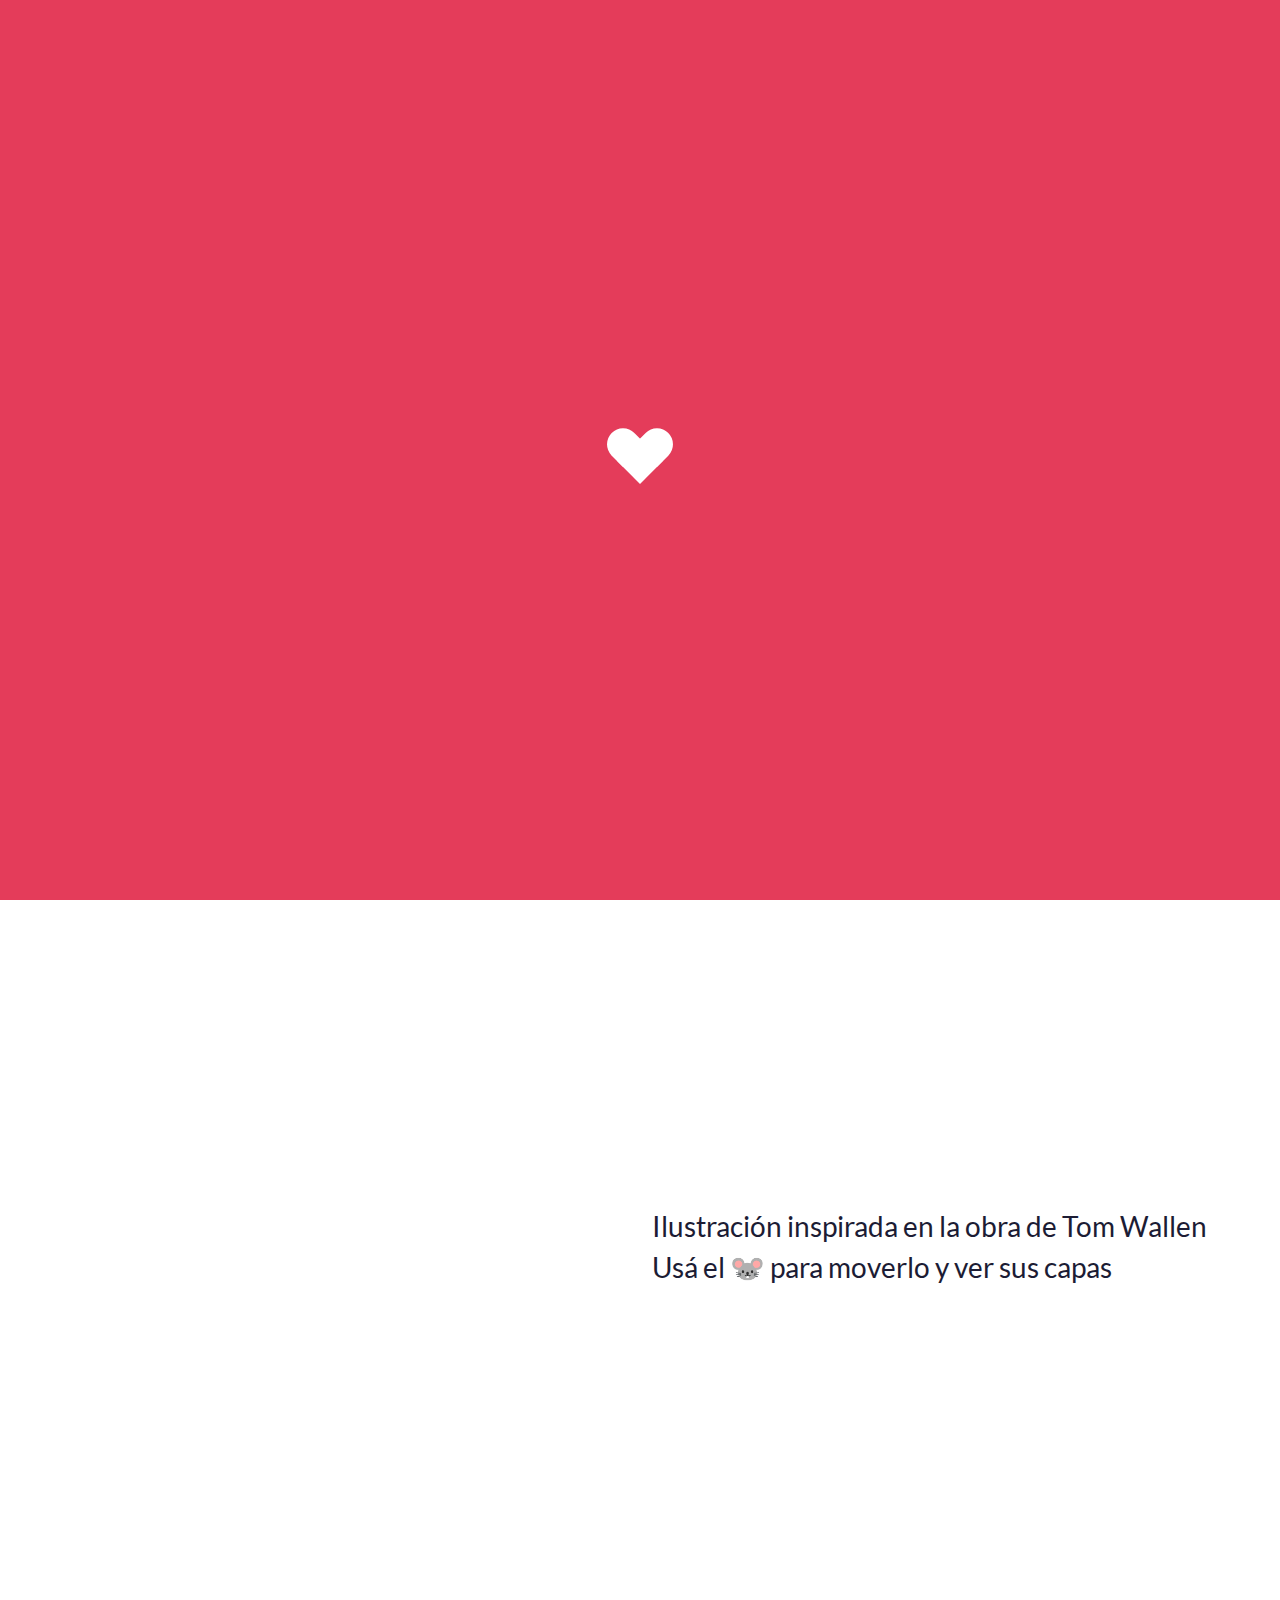
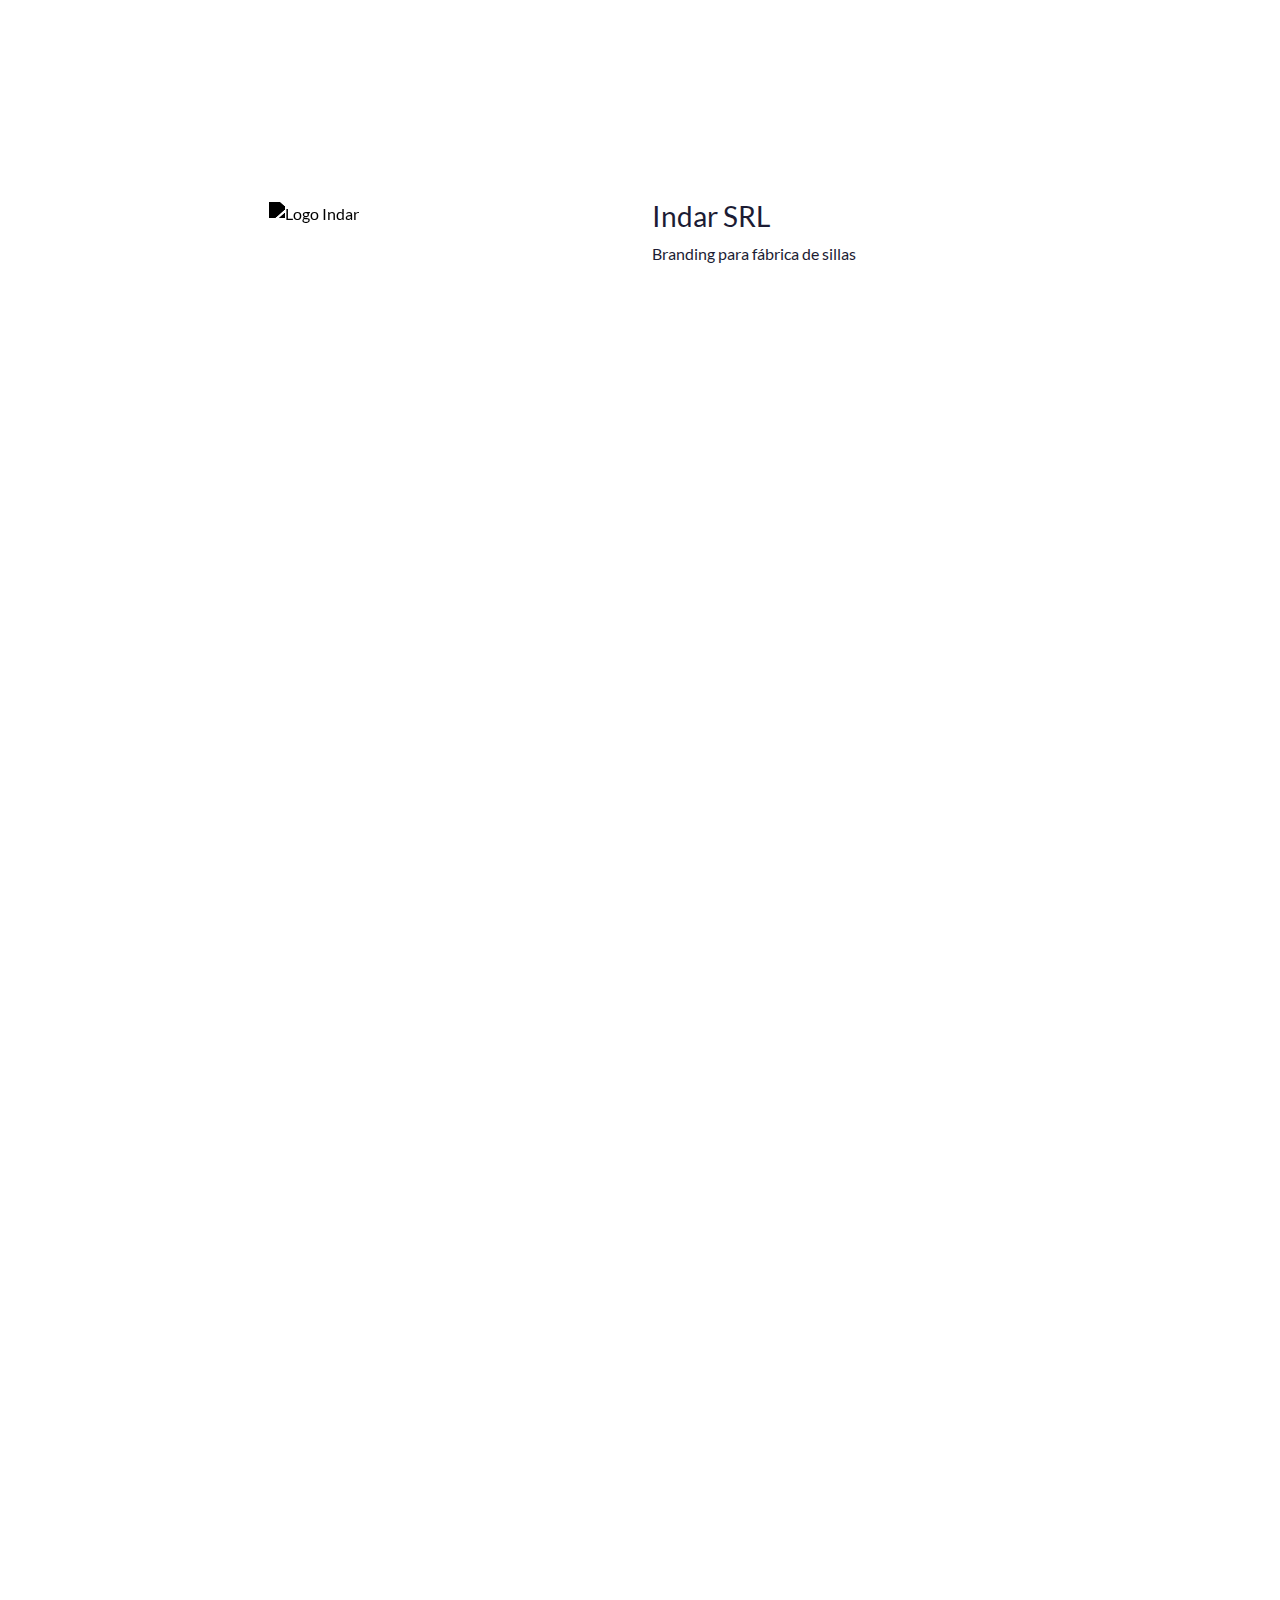
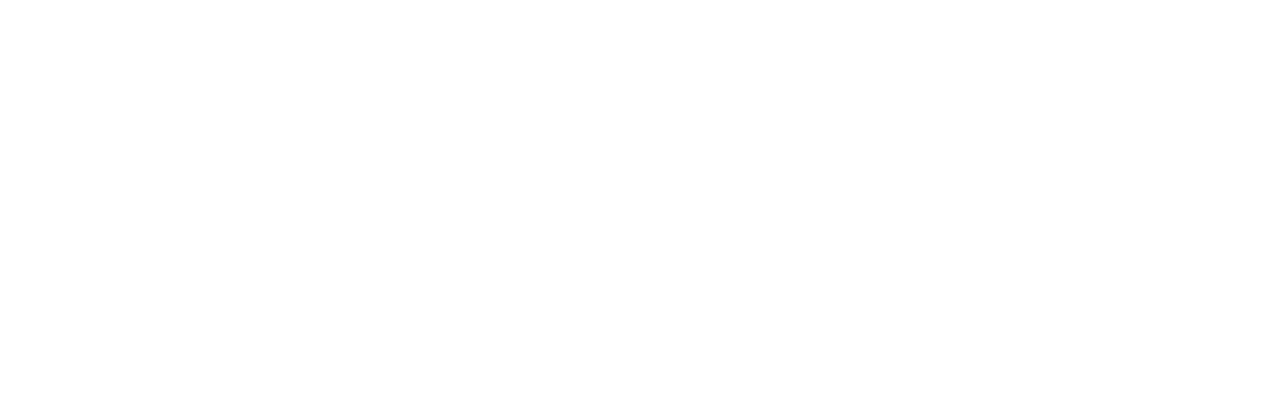
==== grafico.html @ b4ad42f3 "Se agregaron loaders a las paginas y se separaron los scripts en cada pagina por separado" ====
<!DOCTYPE html>
<html lang="es">
<head>
    <meta charset="UTF-8">
    <meta name="viewport" content="width=device-width, initial-scale=1.0">

    <link rel="stylesheet" href="lib/bootstrap-5.2.3/dist/css/bootstrap.css">
    <link rel="stylesheet" href="lib/animate.css/animate.css">
    <link rel="stylesheet" href="lib/slick/slick.css">
    <link rel="stylesheet" href="lib/slick/slick-theme.css">
    <script src="https://kit.fontawesome.com/a1c6ec28f2.js" crossorigin="anonymous"></script>
    
    <link rel="stylesheet" href="https://cdn.jsdelivr.net/npm/theme-toggles@4.10.1/css/{toggle name}.min.css">

    <link rel="stylesheet" href="https://cdn.jsdelivr.net/npm/bootstrap-icons@1.5.0/font/bootstrap-icons.css">
    <link rel="stylesheet" href="styles/styles_parallax.css">
    <link rel="stylesheet" href="styles/styles.css">
    <link rel="stylesheet" href="styles/styles-grafico.css">
    <link rel="stylesheet" href="styles/styles_dark_mode.css">

    <title>Document</title>
</head>
<body>
    <div id="loader">
        <div class="lds-heart"><div></div></div>
    </div>
    <header>
        <nav class="navbar navbar-expand-lg bg-body-tertiary">
            <div class="container-fluid">
              <a class="navbar-brand" href="#">Rabanito</a>
              <button class="navbar-toggler" type="button" data-bs-toggle="collapse" data-bs-target="#navbarNav" aria-controls="navbarNav" aria-expanded="false" aria-label="Toggle navigation">
                <span class="navbar-toggler-icon"></span>
              </button>
              <div class="collapse navbar-collapse" id="navbarNav">
                <ul class="navbar-nav ml-auto">
                    <li class="nav-item">
                        <a class="nav-link active" aria-current="page" href="#">Portfolio</a>
                    </li>
                    <li class="nav-item">
                        <a class="nav-link" href="#">Sobre nosotras</a>
                    </li>
                    <li class="nav-item">
                        <a class="nav-link" href="#">Reel</a>
                    </li>
                    <li class="nav-item">
                        <a class="nav-link" href="#">Manifiesto</a>
                    </li>
                    <li class="nav-item">
                        <a class="nav-link" href="#">Contactanos</a>
                    </li>
                    <label>
                        <input class='toggle-checkbox' type='checkbox' id="darkModeToggle"></input>
                        <div class='toggle-slot'>
                          <div class='sun-icon-wrapper'>
                            <div class="iconify sun-icon" data-icon="feather-sun" data-inline="false"></div>
                          </div>
                          <div class='toggle-button'></div>
                          <div class='moon-icon-wrapper'>
                            <div class="iconify moon-icon" data-icon="feather-moon" data-inline="false"></div>
                          </div>
                        </div>
                      </label>

                </ul>
              </div>
            </div>
          </nav>
    </header>
    <!-- Nike con slider antes y después  -->
    <section class="section" id="seccion-antes-y-despues">
        <div id="page">
            <div class="wrapper">
              <div class="before">
                <img class="content-image" src="assets/img/nike-final.png" draggable="false"/>   </div>
              <div class="after">
                <img class="content-image" src="assets/img/nike-fondo.png" draggable="false"/>
              </div>
              <div class="scroller">
                <svg class="scroller__thumb" xmlns="http://www.w3.org/2000/svg" width="100" height="100" viewBox="0 0 100 100"><polygon points="0 50 37 68 37 32 0 50" style="fill:#fff"/><polygon points="100 50 64 32 64 68 100 50" style="fill:#fff"/></svg>
              </div>
            </div>
        </div>
        <div class="col d-flex flex-column align-items-start justify-content-center">
            <h3>Monster Inc</h3>
            <p>Trabajo vectorizado inspirado en la obra de Tom Whalen</p>
            <div class="d-flex justify-content-center">
                <i class="bi bi-vector-pen"></i>
                <i class="bi bi-bookmark-heart"></i>
                <i class="bi bi-bezier"></i>
            </div>
        </div>
    </section>

    <!-- Ilustracion parallax -->
    <section class="section" id="seccion-parallax">
        <div class="row">
            <div class="col">
                <div class="image-container">
                    <canvas id="canvas" class="canvas" width="849" height="1200"></canvas>
                    <div class="loading-screen" id="loading">Dame un segundito, por favor...</div>
                    <section class="info">
                    </section>
                </div>
            </div>
            <div class="col d-flex flex-column justify-content-center">
                <h3>Ilustración inspirada en la obra de Tom Wallen</h3>
                <h3>Usá el 🐭 para moverlo y ver sus capas</h3>
            </div>
        </div>
    </section>

    <!-- Branding -->
    <section class="section">
        <div class="row">
            <div class="col-6 text-center">
                <img src="assets/img/logo-indar-color.png" alt="Logo Indar" class="logo-indar" width="70%">
            </div>
            <div class="col-6">
                <h3>Indar SRL</h3>
                <p>Branding para fábrica de sillas</p>
    
                <div class="d-flex">
                    <i class="fa-solid fa-pen-nib"></i>
                    <i class="fa-solid fa-wand-magic-sparkles"></i>
                    <i class="fas fa-bezier-curve"></i>
                </div>
            </div>
        </div>
    </section>

    <!-- Cierre -->
    <section class="section d-flex align-items-center">
        <div class="container-fluid" id="manifiesto-intro">
            <div class="row m-auto">
                 <div class="text-center">
                     <h2 class="wow fadeInDown">Ahora que te parece si sumamos una dimensión y exploramos nuestros trabajos en 3D?</h2>
                     <a class="wow fadeInDown btn btn-primary mt-5" id="navegar-manifiesto"  data-wow-delay="1s" role="button" href="trabajos-3D.html">Avanzar</a>
                 </div>
             </div>
         </div>
    </section>

    <!--JS-->

    <script src="lib/bootstrap-5.2.3/dist/js/bootstrap.bundle.js"></script>
    <script src="lib/jQuery-3.6.4/jquery-3.6.4.min.js"></script>
    <script src="js/emoji-rain.js"></script>
    <script src="lib/wow/wow.min.js"></script>
    <!-- <script src="lib/slick/slick.js"></script> -->

    <script>
        new WOW().init();
    </script>

    <!-- <script>
        $(document).ready(function(){
            $('#slick-slider').slick({
                infinite: true,
                speed: 300,
                slidesToShow: 4,
                slidesToScroll: 4,

                responsive: [
                    {
                    breakpoint: 1024,
                    settings: {
                        slidesToShow: 3,
                        slidesToScroll: 3,
                    }
                    },
                    {
                    breakpoint: 768,
                    settings: {
                        slidesToShow: 2,
                        slidesToScroll: 2
                    }
                    },
                    {
                    breakpoint: 480,
                    settings: {
                        slidesToShow: 1,
                        slidesToScroll: 1
                    }
                    }
                ]
                
            });

        });

    </script> -->

    <script>
        $('#slider-2').click(function(){
            $('#seccion-antes-y-despues').addClass('d-none');
            $('#seccion-parallax').removeClass('d-none');
        }); 

        $('#slider-1').click(function(){
            $('#seccion-parallax').addClass('d-none');
            $('#seccion-antes-y-despues').removeClass('d-none');
        }); 
    </script>


    <script src="https://cdnjs.cloudflare.com/ajax/libs/tween.js/18.6.4/tween.umd.js" integrity="sha512-lIKG1kC5TMb1Zx32vdz1n31YJMZRknVY20U9MJ28hD3y2c0OKN0Ce5NhJji78v8zX5UOSsm+MTBOcJt7yMBnSg==" crossorigin="anonymous" referrerpolicy="no-referrer"></script>
    <script src="js/parallax.js"></script>
    <script src="https://code.iconify.design/1/1.0.4/iconify.min.js">   </script>
    
   
    <script src="js/custom.js"></script>
    <script src="js/grafico.js"></script>
    
</body>
</html>
---- styles/styles_parallax.css ----
#seccion-parallax p {
  margin-top: 0;
  margin-bottom: 0.5rem;
  padding: 0 1rem;
}

#seccion-parallax a {
  color: #c3749d;
  white-space: nowrap;
}

#seccion-parallax a:hover {
  text-decoration: none;
}

#seccion-parallax ul {
  padding-left: 2rem;
  list-style: none;
}

#seccion-parallax ul li::before {
  content: "\2022";
  color: #c3749d;
  display: inline-block;
  width: 1em;
  margin-left: -1em;
}

#seccion-parallax .demo-mode .info {
  display: none;
}

#seccion-parallax #seccion-parallax .demo-mode.image-container {
  display: flex;
  flex-direction: column;
  justify-content: center;
  align-items: center;
}

#seccion-parallax .info {
  position: relative;
  z-index: 1;
  max-width: 30rem;
  display: flex;
  flex-direction: column;
  margin: 0 auto;
  padding-top: 0.5rem;
}

#seccion-parallax .image-container {
  position: relative;
  width: 100%;
  height: 100%;
  max-width: 100%;
  max-height: 100vh;
  overflow: hidden;
  margin-top: 1rem;
  padding: 0 1rem;
}

#seccion-parallax .canvas {
  position: relative;
  max-width: 30rem;
  width: 100%;
  display: block;
  height: auto;
  margin-top: 2rem;
  margin-right: auto;
  margin-left: auto;
  /* background-color: #B1B422; */
  backface-visibility: hidden;
  animation: fade 1s ease-in-out;
}

@keyframes fade {
  0% {
    opacity: 0;
  }

  100% {
    opacity: 1;
  }
}

#seccion-parallax .loading-screen {
  opacity: 1;
  visibility: visible;
  position: absolute;
  top: 0;
  left: 0;
  bottom: 0;
  right: 0;
  display: flex;
  flex-direction: column;
  align-items: center;
  justify-content: center;
  width: 100%;
  height: 100%;
  text-align: center;
  line-height: 40px;
  background-color: white;
  color: #999;
  transform: translateZ(50px);
  transition: 0.25s ease all 0.75s;
}

#seccion-parallax .loading-screen.hidden {
  visibility: hidden;
  opacity: 0;
  transform: translateZ(0);
}

#seccion-parallax .version {
  position: absolute;
  bottom: 0;
  left: 0;
}

#seccion-parallax .button {
  cursor: pointer;
  display: inline-flex;
  align-items: center;
  justify-content: center;
  padding: 1rem;
  border-radius: 25px;
  background-color: white;
  -webkit-tap-highlight-color: rgba(0,0,0,0);
  transition: 0.15s ease all;
  font-family: sans-serif;
  text-align: center;
  border: 2px solid #c3749d;
  color: #c3749d;
  overflow: hidden;
  text-decoration: none;
}

#seccion-parallax .button[download] {
  margin: 1rem auto;
}

#seccion-parallax .allow-motion-button {
  opacity: 0;
  visibility: hidden;
  position: absolute;
  z-index: 2;
  bottom: 2rem;
  left: 50%;
  transform: translate(-50%, 0);
  margin: auto;
  padding: 1rem;
  color: #c3749d;
  background-color: white;
  border: 2px solid #c3749d;
  border-radius: 2rem;
}

#seccion-parallax .allow-motion-button.visible {
  visibility: visible;
  opacity: 1;
}

#seccion-parallax .title {
  font-weight: 700;
  color: #c3749d;
}

#seccion-parallax .only-mobile {
  display: none;
}

@media screen and (max-width: 37rem) {
  body {
    font-size: 0.9rem;
  }

  #seccion-parallax .title {
    margin-top: 1rem;
  }

  #seccion-parallax .canvas {
    max-width: 100%;
    height: auto;
  }
}

@media screen and (max-height: 50rem) {
  #seccion-parallax .canvas {
    width: auto;
    max-height: 50vh;
    margin: 0 auto;
  }
}

@media screen and (max-height: 33rem) {
  #seccion-parallax .canvas {
    max-width: 88%;
    height: auto;
    margin: 0 auto;
  }

  #seccion-parallax .button[download] {
    padding: 0.5rem;
  }
}

@media only screen and (hover: none) and (pointer: coarse) {
  #seccion-parallax .only-mobile {
    display: block;
  }

  #seccion-parallax .only-desktop {
    display: none;
  }
}

@media (orientation: landscape) {
  #seccion-parallax .image-container {
    display: flex;
    flex-direction: column;
    flex-wrap: initial;
    width: 100%;
    align-items: center;
    justify-content: center;
  }

  #seccion-parallax .canvas {
    width: 100%;
    max-height: 100%;
    height: auto;
    margin-top: 0;
  }
}
---- styles/styles.css ----
@import url(../assets/fonts/font.css);
@import url(colors.css);

*{
    font-family: Lato-Regular, Arial, sans-serif;
    color: var(--dark-text-color);
}

/* Custom scrollbar */
/* ::-webkit-scrollbar {
    width: 40px;
    background-color: transparent;
}
::-webkit-scrollbar-track {
    background-color: transparent;
}
::-webkit-scrollbar-thumb {
    background-image: url(../assets/img/radish.png); 
    background-repeat: no-repeat, no-repeat;
    background-size: 40px;
}end custom scrollbar */
body{
    overflow-x: hidden;
}

h2{
    font-size: xx-large;
    font-family: Lato-Bold, Arial, sans-serif;
}

/* Miscelaneas */
.purple-waves{
    background: url("../assets/img/waves-violetas.png") no-repeat;
    background-size: contain;
    background-repeat: no-repeat;
    width: 320px;
    height: 104px;
    position: absolute;
    
}

.lightblue-waves{
    background: url("../assets/img/waves-celestes.png") no-repeat;
    background-size: contain;
    background-repeat: no-repeat;
    width: 320px;
    height: 56px;
    position: absolute;
}

.yellow-waves{
    background: url("../assets/img/waves-amarillas.png") no-repeat;
    background-size: contain;
    background-repeat: no-repeat;
    width: 320px;
    height: 104px;
    position: absolute;
}

.cubo-3d{
    background: url("../assets/img/cubo-3d.png") no-repeat;
    background-size: contain;
    background-repeat: no-repeat;
    width: 160px;
    height: 160px;
    position: absolute
}
/* end miscenaleas */

/* HEADER */
:root{
    --icon-size: 28px;
}
header{
    padding: 0 5vw;
    position: fixed;
    top: 0;
    width: 100vw;
    z-index: 100;
    background-color: rgba(255, 255, 255, 0.655);
    backdrop-filter: blur(20px);
}

header .navbar-brand{
    font-size: xx-large;
    font-weight: bold;
    color: var(--dark-text-color);
}

header .nav-link{
    font-size:large;
    color: var(--dark-text-color);
    font-weight: 500;
}

header .nav-item{
    padding: 0 1rem;
}

.toggle-checkbox {
    position: absolute;
    opacity: 0;
    cursor: pointer;
    height: 0;
    width: 0;
  }
  
  .toggle-slot {
    position: relative;
    width: 100px;
    height: 48px;
    border: 3px solid #e4e7ec;
    border-radius: 10em;
    background-color: white;
    transition: background-color 250ms;
    cursor: pointer;
  }
  
  .toggle-checkbox:checked ~ .toggle-slot {
    background-color: #374151;
  }
  
  .toggle-button {
    transform: translate(61px, 7px);
    position: absolute;
    height: var(--icon-size);
    width: var(--icon-size);
    border-radius: 50%;
    background-color: #ffeccf;
    box-shadow: inset 0px 0px 0px 3px #ffbb52;
    transition: background-color 250ms, border-color 250ms, transform 500ms;
  }
  
  .toggle-checkbox:checked ~ .toggle-slot .toggle-button {
    background-color: #485367;
    box-shadow: inset 0px 0px 0px 3px white;
    transform: translate(6px, 7px);
  }
  
  .sun-icon {
    position: absolute;
    height: var(--icon-size);
    width: var(--icon-size);
    color: #ffbb52;
  }
  
  .sun-icon-wrapper {
    position: absolute;
    height: var(--icon-size);
    width: var(--icon-size);
    opacity: 1;
    transform: translate(6px, 7px) rotate(15deg);
    transform-origin: 50% 50%;
    transition: opacity 150ms, transform 500ms;
  }
  
  .toggle-checkbox:checked ~ .toggle-slot .sun-icon-wrapper {
    opacity: 0;
    transform: translate(6px, 7px) rotate(0deg);
  }
  
  .moon-icon {
    position: absolute;
    height: var(--icon-size);
    width: var(--icon-size);
    color: white;
  }
  
  .moon-icon-wrapper {
    position: absolute;
    height: 2em;
    width: 2em;
    opacity: 0;
    transform: translate(6px, 6px) rotate(0deg);
    transform-origin: 50% 50%;
    transition: opacity 150ms, transform 500ms;
  }
  
  .toggle-checkbox:checked ~ .toggle-slot .moon-icon-wrapper {
    opacity: 1;
    transform: translate(61px, 6px) rotate(-15deg);
  }
  .moon-icon-wrapper path{
    color: white;
  }
  .sun-icon-wrapper path,
  .sun-icon-wrapper circle{
    color: #ffbb52;
  }

/* end header */
.text-left{
    text-align: left;
}

.ml-auto{
    margin-left: auto;
}
.btn{
    border: none;
    font-family: Lato-Regular, Arial, sans-serif;
    padding: 0.5rem 2rem;
    border-radius: 25px;
}
.btn-primary{
    background: var(--pink-color);
}
.h-100{
    height: 100%;
}

.section{
    min-height: 100vh;
    width: 100%;
}

/* LOADER */
#loader{
    height: 100vh;
    width: 100vw;
    background: var(--pink-color);
    position: absolute;
    top: 0;
    z-index: 1000;
}

.lds-heart {
    display: inline-block;
    position: absolute;
    top: calc(50vh - 40px);
    left: calc(50vw - 40px);
    width: 80px;
    height: 80px;
    transform: rotate(45deg);
    transform-origin: 40px 40px;
  }
  .lds-heart div {
    top: 32px;
    left: 32px;
    position: absolute;
    width: 32px;
    height: 32px;
    background: #fff;
    animation: lds-heart 1.2s infinite cubic-bezier(0.215, 0.61, 0.355, 1);
  }
  .lds-heart div:after,
  .lds-heart div:before {
    content: " ";
    position: absolute;
    display: block;
    width: 32px;
    height: 32px;
    background: #fff;
  }
  .lds-heart div:before {
    left: -24px;
    border-radius: 50% 0 0 50%;
  }
  .lds-heart div:after {
    top: -24px;
    border-radius: 50% 50% 0 0;
  }
  @keyframes lds-heart {
    0% {
      transform: scale(0.95);
    }
    5% {
      transform: scale(1.1);
    }
    39% {
      transform: scale(0.85);
    }
    45% {
      transform: scale(1);
    }
    60% {
      transform: scale(0.95);
    }
    100% {
      transform: scale(0.9);
    }
  }

/* puzzle */

#seccion-puzzle{
    display: flex;
    align-items: center;
    /* background-color: var(--yellow-color); */
    color: white;
}

#seccion-puzzle h2 {
    padding: 1em;
    margin: 0em;
}
#seccion-puzzle article {
    
    border-radius: 1em;
    text-align: center;
    max-width: 715px;
    margin: auto;
}

#seccion-puzzle #contenedor {
    display: inline-block;
    margin: 1em;
    width: 525px;
}
#seccion-puzzle #contenedor>div {
    float: left;
    width: 202px;
    height: 202px;
    background-color: var(--yellow-color);
}

#seccion-puzzle #imagenes {
    display: inline-block;
    display: flex;
    flex-direction: column;
    height: 605px;
    max-width: 122px !important;
    border:1px solid var(--dark-blue-color);
    text-align:center;
    margin-left: 55px;
    border-radius: 5px;
    margin-top: 10px;
}
#seccion-puzzle #imagenes>img {
    height: 80px;
    width: 80px;
    margin: 10px;
}

#seccion-puzzle .over {
    background-color:#CEF608;
    opacity: 0.5;
}

#seccion-puzzle #resultado {
    font-size:2em;
}
#seccion-puzzle .hide {
    display:none;
}

@media screen and (min-width: 768px) {
    .card{
        width: 30%;
    }
}

/*Campaña McDonalds*/
#seccion-mcdonalds{
    background-image: url(/assets/img/section-bg-lightblue.svg);
    background-position: center;
    height: 100%;
}

#seccion-mcdonalds h2, #seccion-mcdonalds h3{
    color: white;
}

#seccion-mcdonalds article{
    min-height: 100vh;
    display: flex;
    align-items: center;
    flex-direction: column;
    justify-content: center;
}

.password{
    width: 40%;
}

.form-control{
    border: none;
    border-radius: 25px 0px 0px 25px;
}

.btn-form{
    background-color: white;
}

.btn-form:hover{
    background-color: var(--pink-color);
}

.btn-form:hover i{
    color: white;
}

.video{
    width: 65%
}

/*Branding*/

.logo-indar{
    filter: brightness(0) saturate(100%);
}

.logo-indar:hover{
    filter: none;
    transition: .3s;
}
---- styles/styles-grafico.css ----
.slide-section{
    height: 700px;
    justify-content: space-around;
    align-items: flex-end;
}


.slick-slide:hover{
    cursor: pointer;
    transform: scale(1.05);
    transition: .3s;
}

.prueba-fade img{
    position: absolute;
}

/* Seccion Nike antes y después*/
#page{
    width: 50%;
    height: 100%;
    position:absolute;
}
  
/* Our normalize css */
*{
    margin:0;
    box-sizing: border-box;
}
  
/* Our wrapper */
.wrapper{
    width: 424px;
    height: 600px;
    position: absolute;
    left:50%;
    top:50%;
    transform:translate3d(-50%,-50%,0);
    overflow:hidden;
}
  
/* Our image information */
.before,
.after {
    width:100%;
    height:100%;
    background-repeat:no-repeat;
    background-color: white;
    background-size: cover;
    background-position: center;
    position: absolute;
    top:0;
    left:0;
    pointer-events:none;
    overflow: hidden;
}
  
.content-image{
    height:100%;
}
  
.after{
    width:125px;
}
  
.scroller{
    width: 50px;
    height:50px;
    position: absolute;
    left:100px;
    top:50%;
    transform:translateY(-50%);
    border-radius:50%;
    background-color: transparent;
    opacity:0.9;
    pointer-events:auto;
    cursor: pointer;
}
  
.scroller:hover{
    opacity:1;
}
  
.scrolling{
    pointer-events:none;
    opacity:1;
    z-index: 1;
}
  
.scroller__thumb{
    width:100%;
    height:100%;
    padding:5px;
}
  
.scroller:before,
.scroller:after{
    content:" ";
    display: block;
    width: 3px;
    height: 9999px;
    position: absolute;
    left: 50%;
    margin-left: -1.5px;
    z-index: 30;
    transition:0.1s;
}
.scroller:before{
    top:100%;
}
.scroller:after{
    bottom:100%;
}
  
/* If you want to cahnge the colors, make sure you change the fill in the svgs to match */
.scroller{
border: 2px solid #fff;
}
.scroller:before,
.scroller:after{
background: #fff;
}

#seccion-antes-y-despues .col{
    width: 50%;
    height: 100%;
    position: absolute;
    left: 50%;
}

#seccion-layers-fade h3{
    margin-top: 50%;
}
---- styles/styles_dark_mode.css ----
@import url(colors.css);
body.dark-mode,
.dark-mode #section1{
    background-color: var(--dark-blue-color);
    color: white !important;
}
.dark-mode p,
.dark-mode h2,
.dark-mode h5,
.dark-mode ul li a,
.dark-mode .navbar-brand{
    color: white !important;
}

.dark-mode header{
    background-color: rgba(77, 85, 108, 0.655);
}

.dark-mode .card{
    background-color: var(--card-fill-dark);
}
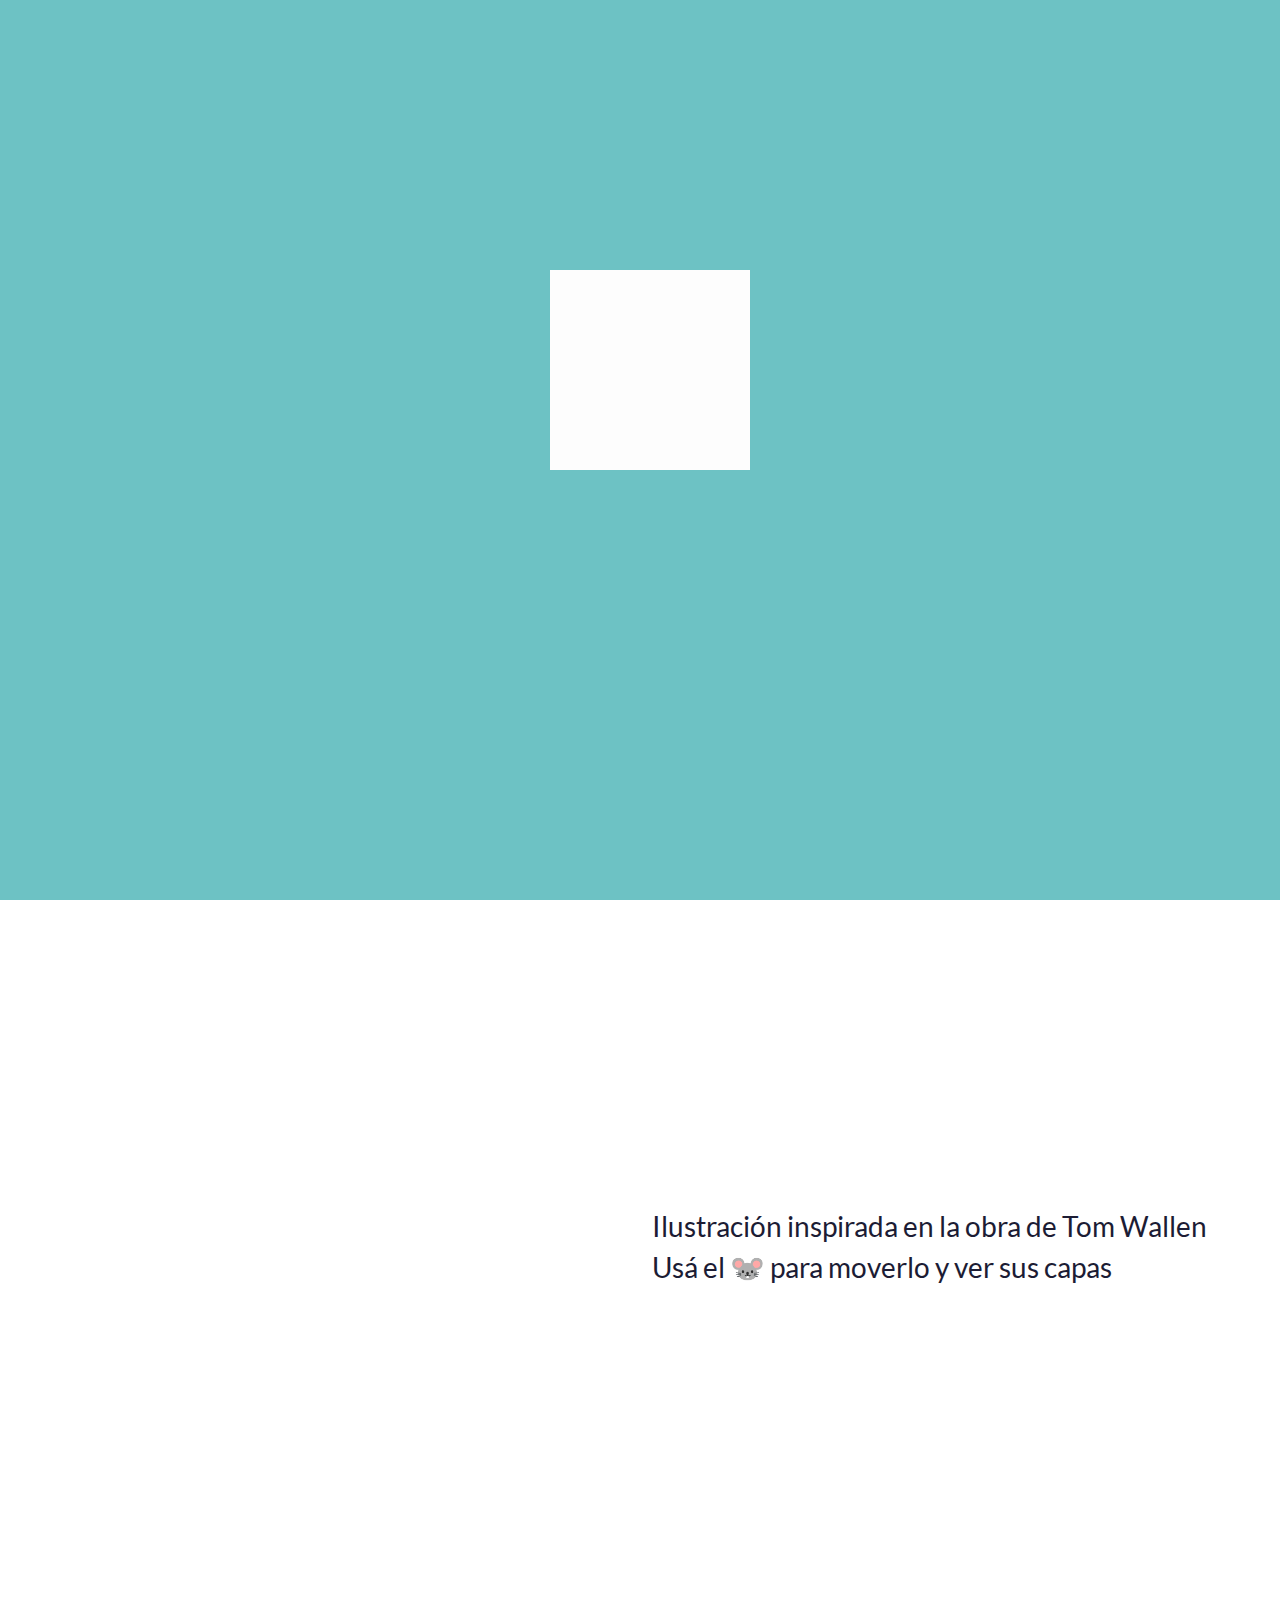
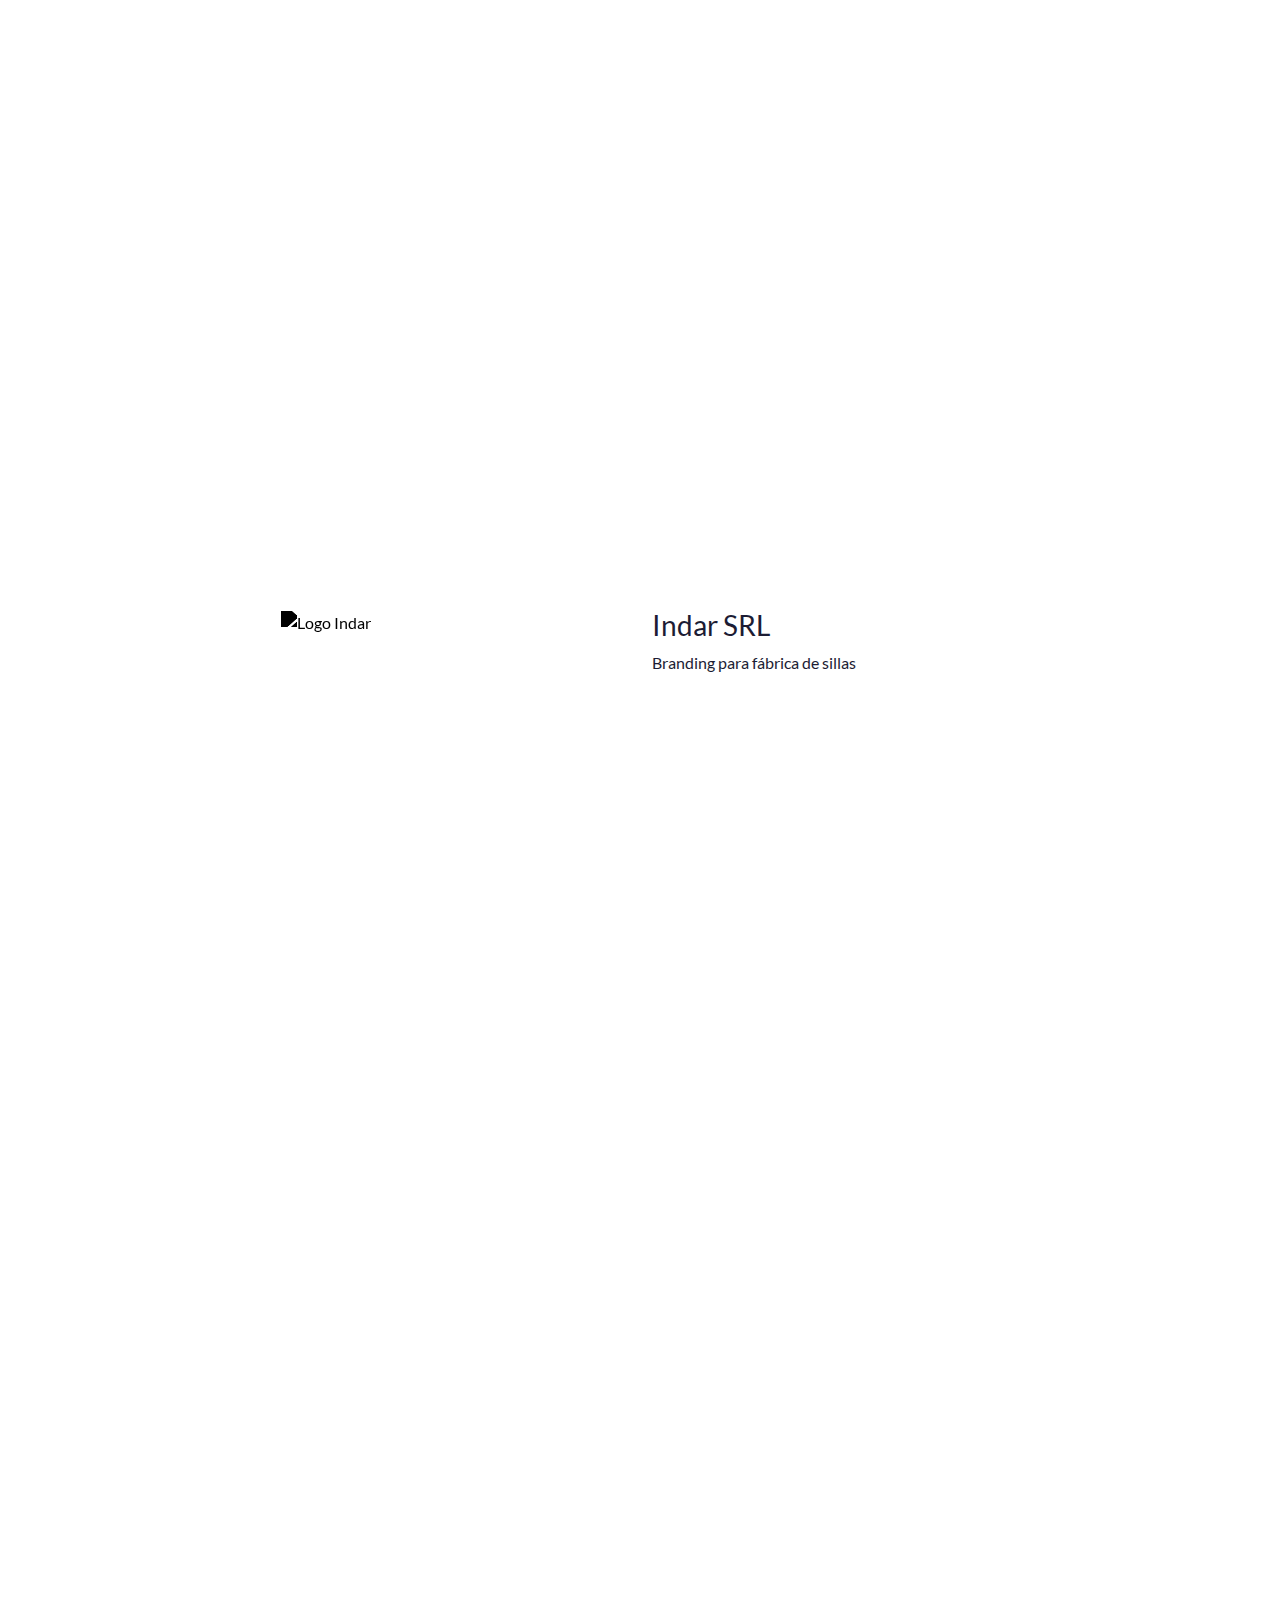
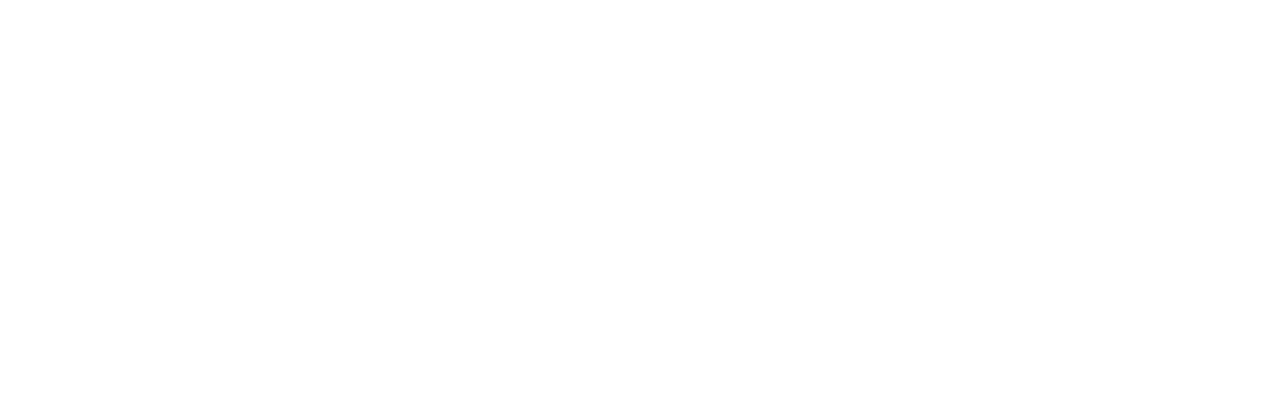
==== commit 711455a4: "Agrego favicon, loader, titles y saco header" ====
--- a/grafico.html
+++ b/grafico.html
@@ -10,7 +10,10 @@
     <link rel="stylesheet" href="lib/slick/slick-theme.css">
     <script src="https://kit.fontawesome.com/a1c6ec28f2.js" crossorigin="anonymous"></script>
     
-    <link rel="stylesheet" href="https://cdn.jsdelivr.net/npm/theme-toggles@4.10.1/css/{toggle name}.min.css">
+    <!--favicon-->
+    <link rel="apple-touch-icon" sizes="180x180" href="assets/img/apple-touch-icon.png">
+    <link rel="icon" type="image/png" sizes="32x32" href="assets/img/favicon-32x32.png">
+    <link rel="icon" type="image/png" sizes="16x16" href="assets/img/favicon-16x16.png">
 
     <link rel="stylesheet" href="https://cdn.jsdelivr.net/npm/bootstrap-icons@1.5.0/font/bootstrap-icons.css">
     <link rel="stylesheet" href="styles/styles_parallax.css">
@@ -18,54 +21,30 @@
     <link rel="stylesheet" href="styles/styles-grafico.css">
     <link rel="stylesheet" href="styles/styles_dark_mode.css">
 
-    <title>Document</title>
+    <title>Experiencia Rabanito | Gráfico</title>
 </head>
 <body>
-    <div id="loader">
-        <div class="lds-heart"><div></div></div>
+    <div id="loader" class="background-lightblue">
+        <div class="loadingio-spinner-chunk-jrnzhetn4ec">
+            <div class="ldio-t4r8u7l9w1">
+            <div><div><div></div><div></div><div></div><div></div></div></div>
+            </div>
+        </div>
     </div>
-    <header>
-        <nav class="navbar navbar-expand-lg bg-body-tertiary">
-            <div class="container-fluid">
-              <a class="navbar-brand" href="#">Rabanito</a>
-              <button class="navbar-toggler" type="button" data-bs-toggle="collapse" data-bs-target="#navbarNav" aria-controls="navbarNav" aria-expanded="false" aria-label="Toggle navigation">
-                <span class="navbar-toggler-icon"></span>
-              </button>
-              <div class="collapse navbar-collapse" id="navbarNav">
-                <ul class="navbar-nav ml-auto">
-                    <li class="nav-item">
-                        <a class="nav-link active" aria-current="page" href="#">Portfolio</a>
-                    </li>
-                    <li class="nav-item">
-                        <a class="nav-link" href="#">Sobre nosotras</a>
-                    </li>
-                    <li class="nav-item">
-                        <a class="nav-link" href="#">Reel</a>
-                    </li>
-                    <li class="nav-item">
-                        <a class="nav-link" href="#">Manifiesto</a>
-                    </li>
-                    <li class="nav-item">
-                        <a class="nav-link" href="#">Contactanos</a>
-                    </li>
-                    <label>
-                        <input class='toggle-checkbox' type='checkbox' id="darkModeToggle"></input>
-                        <div class='toggle-slot'>
-                          <div class='sun-icon-wrapper'>
-                            <div class="iconify sun-icon" data-icon="feather-sun" data-inline="false"></div>
-                          </div>
-                          <div class='toggle-button'></div>
-                          <div class='moon-icon-wrapper'>
-                            <div class="iconify moon-icon" data-icon="feather-moon" data-inline="false"></div>
-                          </div>
-                        </div>
-                      </label>
+    
+    <label class="switch-mode">
+        <input class='toggle-checkbox' type='checkbox' id="darkModeToggle"></input>
+        <div class='toggle-slot'>
+          <div class='sun-icon-wrapper'>
+            <div class="iconify sun-icon" data-icon="feather-sun" data-inline="false"></div>
+          </div>
+          <div class='toggle-button'></div>
+          <div class='moon-icon-wrapper'>
+            <div class="iconify moon-icon" data-icon="feather-moon" data-inline="false"></div>
+          </div>
+        </div>
+    </label>
 
-                </ul>
-              </div>
-            </div>
-          </nav>
-    </header>
     <!-- Nike con slider antes y después  -->
     <section class="section" id="seccion-antes-y-despues">
         <div id="page">
@@ -110,27 +89,30 @@
     </section>
 
     <!-- Branding -->
-    <section class="section">
-        <div class="row">
-            <div class="col-6 text-center">
-                <img src="assets/img/logo-indar-color.png" alt="Logo Indar" class="logo-indar" width="70%">
-            </div>
-            <div class="col-6">
-                <h3>Indar SRL</h3>
-                <p>Branding para fábrica de sillas</p>
-    
-                <div class="d-flex">
-                    <i class="fa-solid fa-pen-nib"></i>
-                    <i class="fa-solid fa-wand-magic-sparkles"></i>
-                    <i class="fas fa-bezier-curve"></i>
+    <section class="section d-flex align-items-center">
+        <div class="container-fluid">
+            <div class="row m-auto">
+                <div class="col-6 text-center">
+                    <img src="assets/img/logo-indar-color.png" alt="Logo Indar" class="logo-indar" width="70%">
+                </div>
+                <div class="col-6">
+                    <h3>Indar SRL</h3>
+                    <p>Branding para fábrica de sillas</p>
+        
+                    <div class="d-flex">
+                        <i class="fa-solid fa-pen-nib"></i>
+                        <i class="fa-solid fa-wand-magic-sparkles"></i>
+                        <i class="fas fa-bezier-curve"></i>
+                    </div>
                 </div>
             </div>
         </div>
+        
     </section>
 
     <!-- Cierre -->
     <section class="section d-flex align-items-center">
-        <div class="container-fluid" id="manifiesto-intro">
+        <div class="container-fluid">
             <div class="row m-auto">
                  <div class="text-center">
                      <h2 class="wow fadeInDown">Ahora que te parece si sumamos una dimensión y exploramos nuestros trabajos en 3D?</h2>
--- a/styles/styles.css
+++ b/styles/styles.css
@@ -19,6 +19,8 @@
     background-repeat: no-repeat, no-repeat;
     background-size: 40px;
 }end custom scrollbar */
+
+/* General styles */
 body{
     overflow-x: hidden;
 }
@@ -27,6 +29,32 @@
     font-size: xx-large;
     font-family: Lato-Bold, Arial, sans-serif;
 }
+
+.text-left{
+  text-align: left;
+}
+
+.ml-auto{
+  margin-left: auto;
+}
+.btn{
+  border: none;
+  font-family: Lato-Regular, Arial, sans-serif;
+  padding: 0.5rem 2rem;
+  border-radius: 25px;
+}
+.btn-primary{
+  background: var(--pink-color);
+}
+.h-100{
+  height: 100%;
+}
+
+.section{
+  min-height: 100vh;
+  width: 100%;
+}
+/* end general styles */
 
 /* Miscelaneas */
 .purple-waves{
@@ -95,6 +123,13 @@
 
 header .nav-item{
     padding: 0 1rem;
+}
+
+.switch-mode{
+  position: fixed;
+  z-index: 50;
+  top: 20px;
+  right: 5%;
 }
 
 .toggle-checkbox {
@@ -189,40 +224,33 @@
   }
 
 /* end header */
-.text-left{
-    text-align: left;
-}
-
-.ml-auto{
-    margin-left: auto;
-}
-.btn{
-    border: none;
-    font-family: Lato-Regular, Arial, sans-serif;
-    padding: 0.5rem 2rem;
-    border-radius: 25px;
-}
-.btn-primary{
-    background: var(--pink-color);
-}
-.h-100{
-    height: 100%;
-}
-
-.section{
-    min-height: 100vh;
-    width: 100%;
-}
 
 /* LOADER */
 #loader{
     height: 100vh;
     width: 100vw;
-    background: var(--pink-color);
     position: absolute;
     top: 0;
     z-index: 1000;
 }
+
+.background-pink{
+  background: var(--pink-color);
+}
+
+.background-darkblue{
+  background: var(--dark-blue-color);
+}
+
+.background-lightblue{
+  background: var(--light-blue-color);
+}
+
+.background-purple{
+  background: var(--purple-color);
+}
+
+
 
 .lds-heart {
     display: inline-block;
@@ -403,4 +431,5 @@
 .logo-indar:hover{
     filter: none;
     transition: .3s;
-}+}
+
--- a/styles/styles-grafico.css
+++ b/styles/styles-grafico.css
@@ -1,3 +1,101 @@
+/* Manifiesto styles */
+
+/*loader*/
+
+@keyframes ldio-t4r8u7l9w1-r {
+    0%, 25%, 50%, 75%, 100% { animation-timing-function: cubic-bezier(0,1,0,1) }
+    0% { transform: scale(0.7000000000000001) rotate(180deg) }
+    25% { transform: scale(0.7000000000000001) rotate(270deg) }
+    50% { transform: scale(0.7000000000000001) rotate(360deg) }
+    75% { transform: scale(0.7000000000000001) rotate(450deg) }
+    100% { transform: scale(0.7000000000000001) rotate(540deg) }
+  }
+  @keyframes ldio-t4r8u7l9w1-z {
+    0%, 50%, 100% { animation-timing-function: cubic-bezier(1,0,0,1) }
+    0% { transform: scale(1) }
+    50% { transform: scale(1) }
+    100% { transform: scale(.5) }
+  }
+  @keyframes ldio-t4r8u7l9w1-p {
+    0%, 50%, 100% { animation-timing-function: cubic-bezier(1,0,0,1) }
+    0% { transform: scale(0) }
+    50% { transform: scale(1) }
+    100% { transform: scale(1) }
+  }
+  @keyframes ldio-t4r8u7l9w1-c {
+    0%, 25%, 50%, 75%, 100% { animation-timing-function: cubic-bezier(0,1,0,1) }
+    0% { background: #fdfdfd }
+    25% { background: #fdfdfd }
+    50% { background: #fdfdfd }
+    75% { background: #fdfdfd }
+    100% { background: #fdfdfd }
+  }
+  .ldio-t4r8u7l9w1 > div {
+    animation: ldio-t4r8u7l9w1-r 4s linear infinite;
+    transform-origin: 100px 100px;
+  }
+  .ldio-t4r8u7l9w1 > div > div {
+    width: 200px;
+    height: 200px;
+    position: absolute;
+    animation: ldio-t4r8u7l9w1-z 1s linear infinite;
+    transform-origin: 200px 200px;
+  }
+  .ldio-t4r8u7l9w1 > div > div div {
+    position: absolute;
+    width: 100px;
+    height: 100px;
+    background: #fdfdfd;
+    transform-origin: 50px 50px
+  }
+  .ldio-t4r8u7l9w1 > div > div div:nth-child(1) {
+    left: 0px;
+    top: 0px;
+    animation: ldio-t4r8u7l9w1-p 1s linear infinite, ldio-t4r8u7l9w1-c 4s linear infinite;
+  }
+  .ldio-t4r8u7l9w1 > div > div div:nth-child(2) {
+    left: 100px;
+    top: 0px;
+    animation: ldio-t4r8u7l9w1-p 1s linear infinite, ldio-t4r8u7l9w1-c 4s linear infinite;
+  }
+  .ldio-t4r8u7l9w1 > div > div div:nth-child(3) {
+    left: 0px;
+    top: 100px;
+    animation: ldio-t4r8u7l9w1-p 1s linear infinite, ldio-t4r8u7l9w1-c 4s linear infinite;
+  }
+  .ldio-t4r8u7l9w1 > div > div div:nth-child(4) {
+    left: 100px;
+    top: 100px;
+    transform: scale(1);
+    animation: ldio-t4r8u7l9w1-c 4s linear infinite
+  }
+  .loadingio-spinner-chunk-jrnzhetn4ec {
+    width: 200px;
+    height: 200px;
+    display: inline-block;
+    overflow: hidden;
+    background: none;
+  }
+  .ldio-t4r8u7l9w1 {
+    width: 100%;
+    height: 100%;
+    position: relative;
+    transform: translateZ(0) scale(1);
+    backface-visibility: hidden;
+    transform-origin: 0 0; /* see note above */
+  }
+  .ldio-t4r8u7l9w1 div { box-sizing: content-box; }
+
+  
+
+.loadingio-spinner-chunk-jrnzhetn4ec{
+    margin-top: 30vh;
+    margin-left: 43%;
+}
+
+  /*end loader*/
+
+
 .slide-section{
     height: 700px;
     justify-content: space-around;
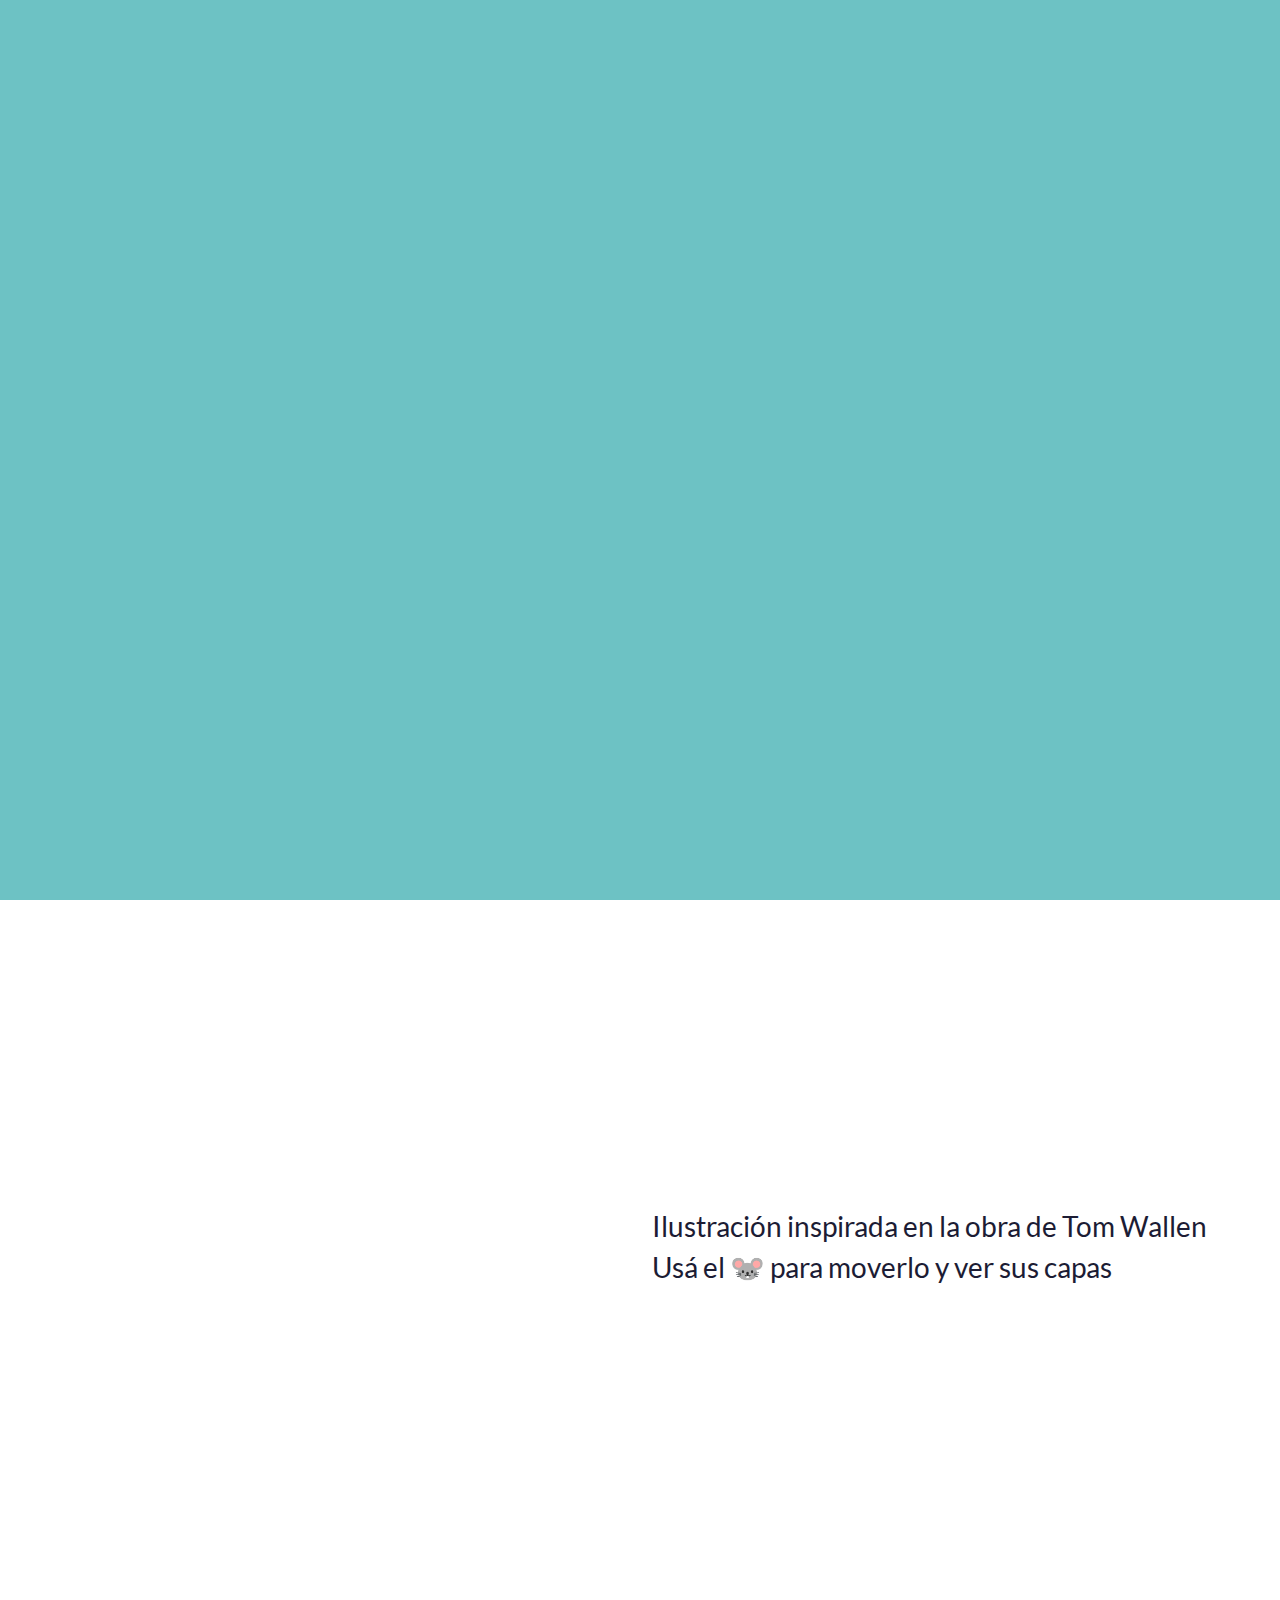
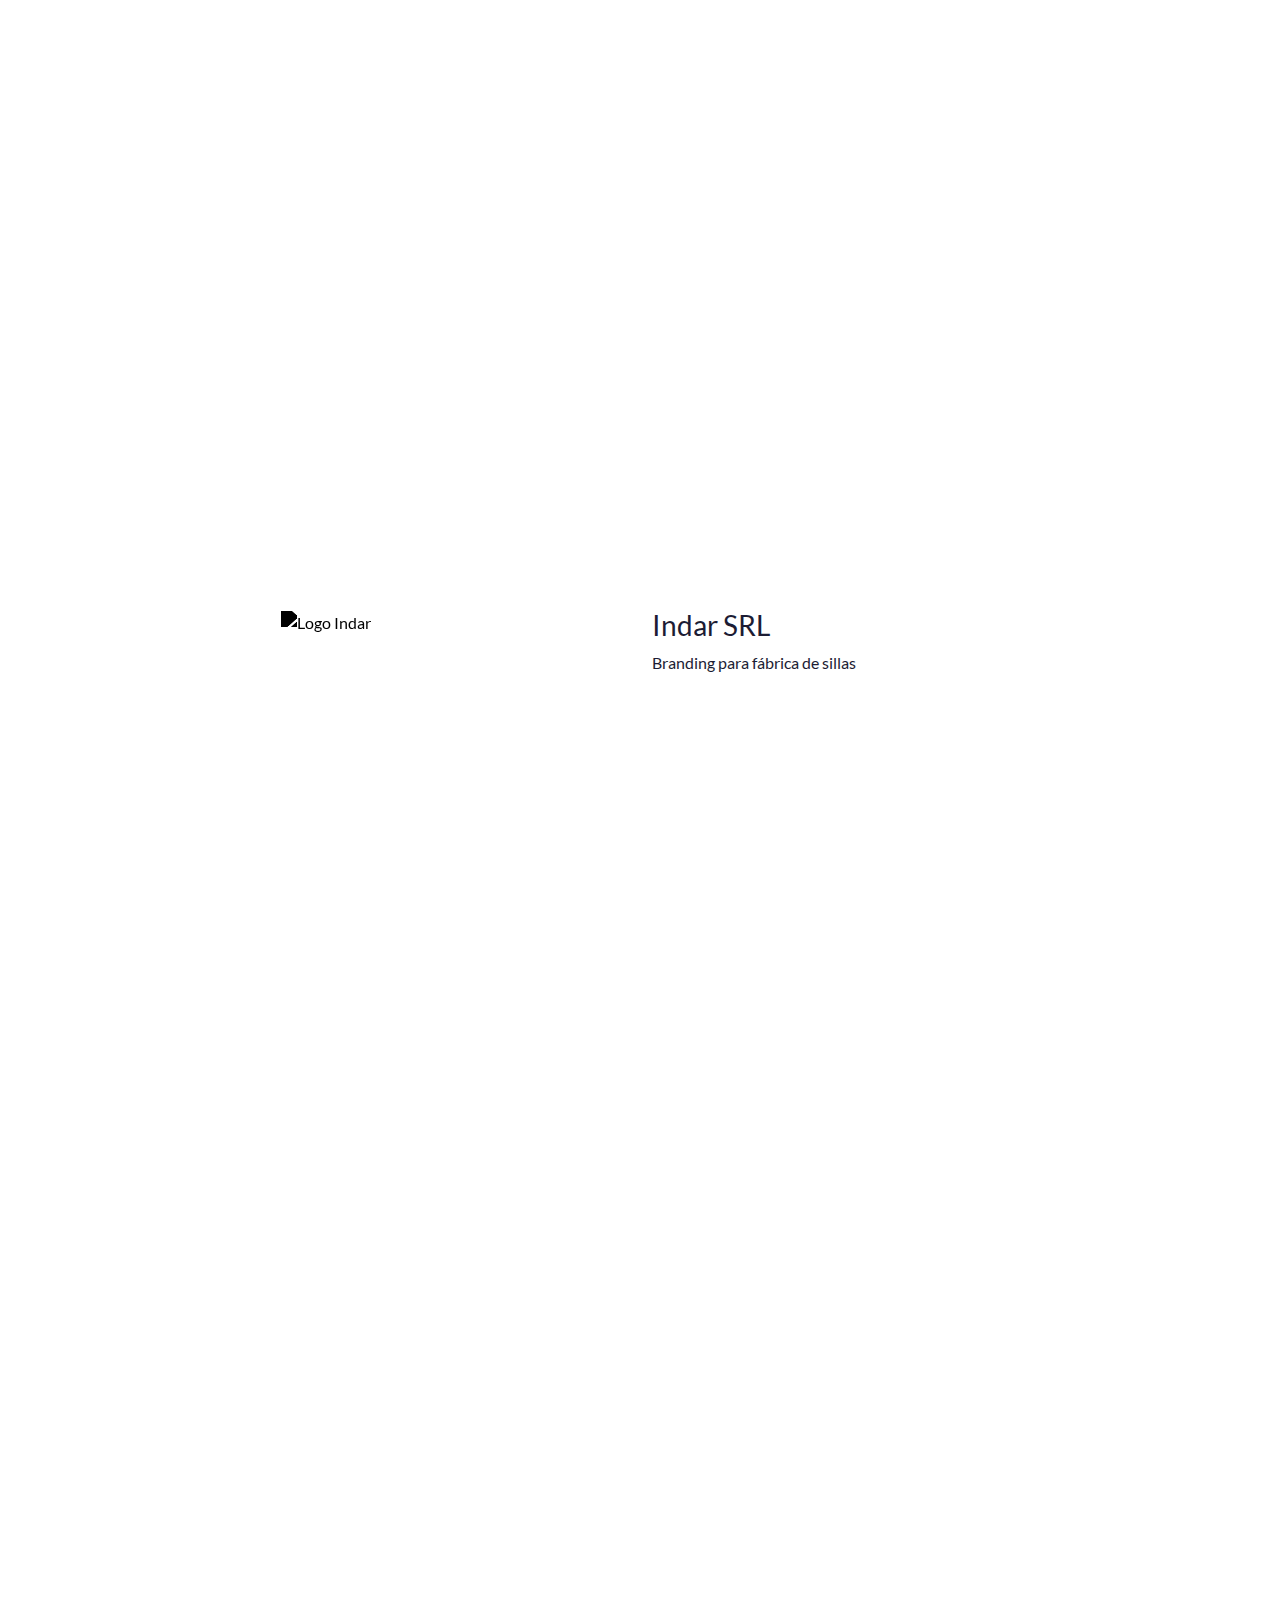
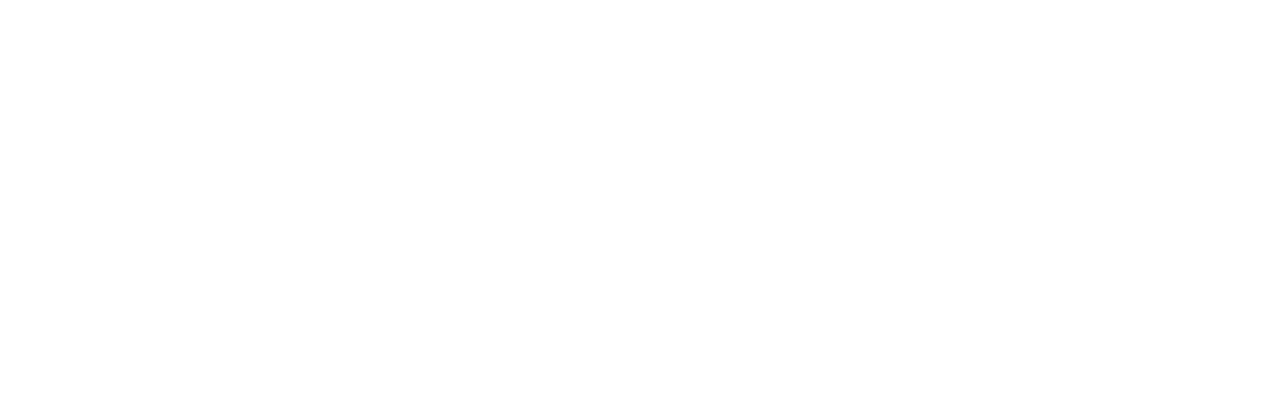
==== commit 250c0d85: "Inclui la libreria plyr para el video del manifiesto, actualice el modal de las insrucciones en 3D y" ====
--- a/grafico.html
+++ b/grafico.html
@@ -25,11 +25,7 @@
 </head>
 <body>
     <div id="loader" class="background-lightblue">
-        <div class="loadingio-spinner-chunk-jrnzhetn4ec">
-            <div class="ldio-t4r8u7l9w1">
-            <div><div><div></div><div></div><div></div><div></div></div></div>
-            </div>
-        </div>
+        <span class="loader"></span>
     </div>
     
     <label class="switch-mode">
@@ -116,7 +112,7 @@
             <div class="row m-auto">
                  <div class="text-center">
                      <h2 class="wow fadeInDown">Ahora que te parece si sumamos una dimensión y exploramos nuestros trabajos en 3D?</h2>
-                     <a class="wow fadeInDown btn btn-primary mt-5" id="navegar-manifiesto"  data-wow-delay="1s" role="button" href="trabajos-3D.html">Avanzar</a>
+                     <a class="wow fadeInDown btn btn-primary mt-5" data-wow-delay="1s" type="button" class="btn btn-primary" href="trabajos-3D.html"><span>Continuar</span></a>
                  </div>
              </div>
          </div>
--- a/styles/styles.css
+++ b/styles/styles.css
@@ -20,6 +20,26 @@
     background-size: 40px;
 }end custom scrollbar */
 
+/*Custom scrollbar*/
+body::-webkit-scrollbar {
+  width: 5px;
+}
+
+body::-webkit-scrollbar-track {
+  background: transparent; 
+}
+ 
+body::-webkit-scrollbar-thumb {
+  background: linear-gradient(180deg, rgba(109, 194, 196, 0) 20%, rgba(109, 194, 196, 1) 80%, rgba(109, 194, 196, 0) 100%);
+  border-radius: 6px;
+}
+
+body::-webkit-scrollbar-thumb:hover {
+  background: linear-gradient(180deg, rgba(109, 194, 196, 0) 20%, rgba(116, 69, 147, 1) 80%, rgba(109, 194, 196, 0) 100%);
+  transition: background 0.3s ease;
+}
+/*End custom scrollbar*/
+
 /* General styles */
 body{
     overflow-x: hidden;
@@ -42,10 +62,49 @@
   font-family: Lato-Regular, Arial, sans-serif;
   padding: 0.5rem 2rem;
   border-radius: 25px;
+
+  -webkit-transition: background-color 0.5s ease-out;
+  -moz-transition: background-color 0.5s ease-out;
+  -o-transition: background-color 0.5s ease-out;
+  transition: background-color 0.5s ease-out;
 }
 .btn-primary{
   background: var(--pink-color);
 }
+
+/*btn hover animation*/
+span{
+  position:relative;
+  transition: 0.5s;
+  color: #fff;
+  font-size: x-large;
+}
+.btn span::after{
+  content:"\003E";
+  position:absolute;
+  right:-20px; 
+  opacity:0;
+  transition: 0.5s;
+  padding-left: 2px;
+}
+.btn:hover span{
+  padding-right:25px  
+}
+
+.btn:hover{
+  background-color: var(--dark-text-color);
+}
+.btn:hover span:after{
+  right:0;
+  opacity:1
+}
+
+.btn:active{
+  background-color: var(--dark-blue-color)!important;
+}
+
+/*Hover animation end*/
+
 .h-100{
   height: 100%;
 }
@@ -378,25 +437,6 @@
     }
 }
 
-/*Campaña McDonalds*/
-#seccion-mcdonalds{
-    background-image: url(/assets/img/section-bg-lightblue.svg);
-    background-position: center;
-    height: 100%;
-}
-
-#seccion-mcdonalds h2, #seccion-mcdonalds h3{
-    color: white;
-}
-
-#seccion-mcdonalds article{
-    min-height: 100vh;
-    display: flex;
-    align-items: center;
-    flex-direction: column;
-    justify-content: center;
-}
-
 .password{
     width: 40%;
 }
@@ -433,3 +473,37 @@
     transition: .3s;
 }
 
+/*Modales*/
+body.modal-open section{
+  -webkit-filter: blur(4px);
+  -moz-filter: blur(4px);
+  -o-filter: blur(4px);
+  -ms-filter: blur(4px);
+  filter: blur(4px);
+}
+
+.modal-header{
+  border-bottom: none;
+}
+
+.modal-content{
+    box-shadow: 0 2px 10px 0 rgba( 255, 255, 255, 0.37 );
+    border-radius: 18px;
+    border: 1px solid rgba( 255, 255, 255, 0.18 );
+}
+
+.modal-footer button span{
+  font-size: medium;
+}
+
+/* Videos */
+.plyr{
+  width: 66%;
+  margin: auto;
+}
+.plyr svg{
+  color: white;
+}
+.plyr button{
+  border-radius: 50%;
+}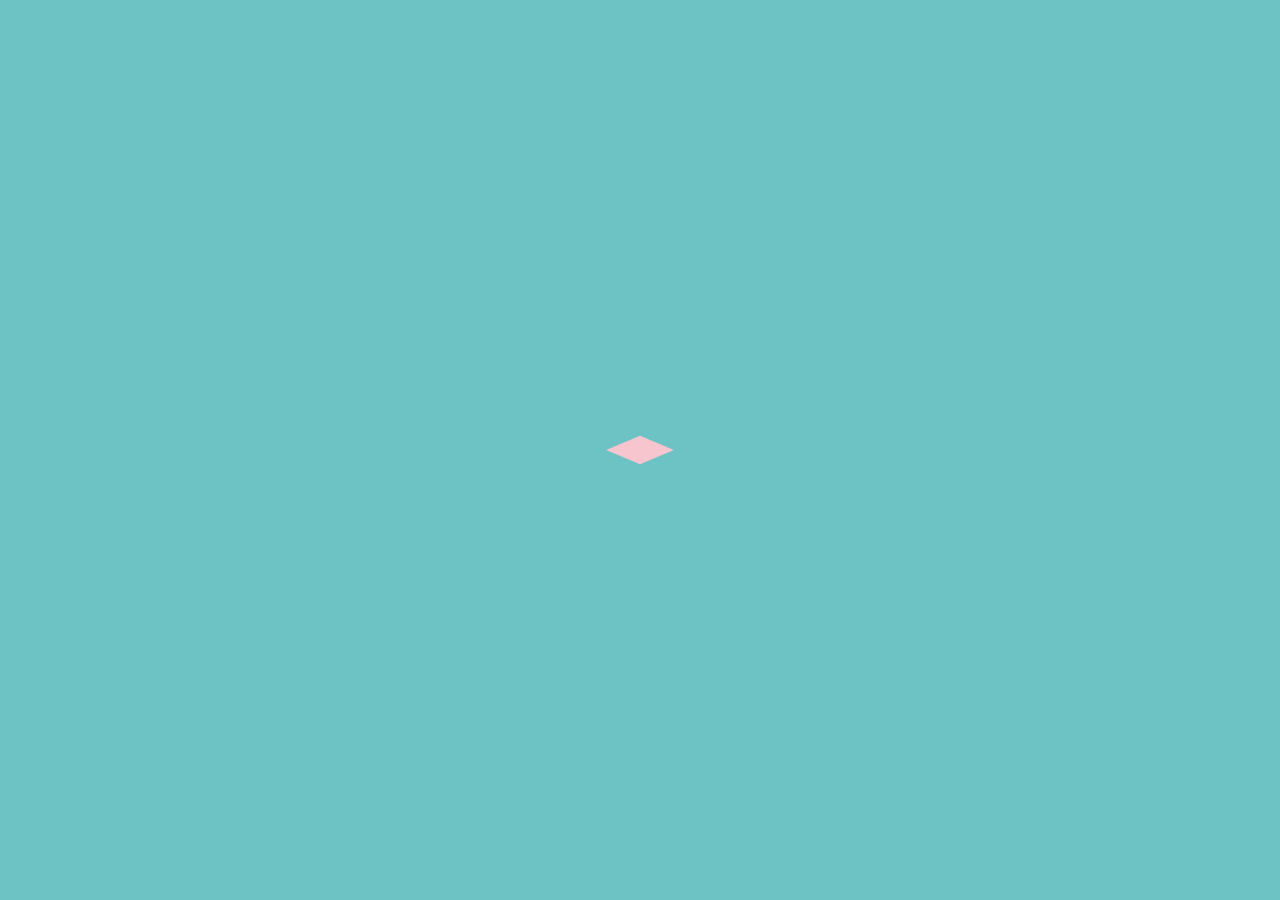
==== commit e05371f9: "All modals linked" ====
--- a/grafico.html
+++ b/grafico.html
@@ -1,5 +1,6 @@
 <!DOCTYPE html>
 <html lang="es">
+
 <head>
     <meta charset="UTF-8">
     <meta name="viewport" content="width=device-width, initial-scale=1.0">
@@ -9,7 +10,7 @@
     <link rel="stylesheet" href="lib/slick/slick.css">
     <link rel="stylesheet" href="lib/slick/slick-theme.css">
     <script src="https://kit.fontawesome.com/a1c6ec28f2.js" crossorigin="anonymous"></script>
-    
+
     <!--favicon-->
     <link rel="apple-touch-icon" sizes="180x180" href="assets/img/apple-touch-icon.png">
     <link rel="icon" type="image/png" sizes="32x32" href="assets/img/favicon-32x32.png">
@@ -23,114 +24,103 @@
 
     <title>Experiencia Rabanito | Gráfico</title>
 </head>
+
 <body>
+
+    <!--Loader-->
     <div id="loader" class="background-lightblue">
         <span class="loader"></span>
     </div>
-    
-    <label class="switch-mode">
-        <input class='toggle-checkbox' type='checkbox' id="darkModeToggle"></input>
-        <div class='toggle-slot'>
-          <div class='sun-icon-wrapper'>
-            <div class="iconify sun-icon" data-icon="feather-sun" data-inline="false"></div>
-          </div>
-          <div class='toggle-button'></div>
-          <div class='moon-icon-wrapper'>
-            <div class="iconify moon-icon" data-icon="feather-moon" data-inline="false"></div>
-          </div>
-        </div>
-    </label>
 
-    <!-- Nike con slider antes y después  -->
-    <section class="section" id="seccion-antes-y-despues">
-        <div id="page">
-            <div class="wrapper">
-              <div class="before">
-                <img class="content-image" src="assets/img/nike-final.png" draggable="false"/>   </div>
-              <div class="after">
-                <img class="content-image" src="assets/img/nike-fondo.png" draggable="false"/>
-              </div>
-              <div class="scroller">
-                <svg class="scroller__thumb" xmlns="http://www.w3.org/2000/svg" width="100" height="100" viewBox="0 0 100 100"><polygon points="0 50 37 68 37 32 0 50" style="fill:#fff"/><polygon points="100 50 64 32 64 68 100 50" style="fill:#fff"/></svg>
-              </div>
+    <!--Misc-->
+    <div class="purple-waves wow fadeInDown" data-wow-delay="1s"></div>
+    <div class="lightblue-waves wow fadeInDown" data-wow-delay="1s"></div>
+    <div class="cubo-3d wow fadeInDown" data-wow-delay="1s"></div>
+    <div class="yellow-waves wow fadeInDown" data-wow-delay="1s"></div>
+    <div class="r wow fadeInDown" data-wow-delay="1s"></div>
+
+    <!--Gallery-->
+    <body>
+        <div class="grid wow fadeInUp" data-wow-delay="1s" id="gallery">
+            <div class="container">
+                <div id="box-one" class="box one" style="--img:url(../assets/img/ilustracion-chica.jpg)"
+                    data-text="Black-crested titmouse"></div>
+                <div id="box-two" class="box two" style="--img:url(../assets/img/collage-mujer-vintage.jpg)"
+                    data-text="Sialia sialis"></div>
+                <div id="box-three" class="box three" style="--img:url(../assets/img/ilustracion-nike.jpg)"
+                    data-text="Javan Myna "></div>
+                <div id="box-four" class="box four" style="--img:url(../assets/img/ilustracion-los-simpsons.png)"
+                    data-text="Melospiza"></div>
+                <div id="box-five" class="box five" style="--img:url(../assets/img/ilustracion-frozen.png)"
+                    data-text="Merops bulocki"></div>
             </div>
         </div>
-        <div class="col d-flex flex-column align-items-start justify-content-center">
-            <h3>Monster Inc</h3>
-            <p>Trabajo vectorizado inspirado en la obra de Tom Whalen</p>
-            <div class="d-flex justify-content-center">
-                <i class="bi bi-vector-pen"></i>
-                <i class="bi bi-bookmark-heart"></i>
-                <i class="bi bi-bezier"></i>
-            </div>
-        </div>
-    </section>
 
-    <!-- Ilustracion parallax -->
-    <section class="section" id="seccion-parallax">
-        <div class="row">
-            <div class="col">
-                <div class="image-container">
-                    <canvas id="canvas" class="canvas" width="849" height="1200"></canvas>
-                    <div class="loading-screen" id="loading">Dame un segundito, por favor...</div>
-                    <section class="info">
-                    </section>
-                </div>
-            </div>
-            <div class="col d-flex flex-column justify-content-center">
-                <h3>Ilustración inspirada en la obra de Tom Wallen</h3>
-                <h3>Usá el 🐭 para moverlo y ver sus capas</h3>
-            </div>
-        </div>
-    </section>
-
-    <!-- Branding -->
-    <section class="section d-flex align-items-center">
-        <div class="container-fluid">
-            <div class="row m-auto">
-                <div class="col-6 text-center">
-                    <img src="assets/img/logo-indar-color.png" alt="Logo Indar" class="logo-indar" width="70%">
-                </div>
-                <div class="col-6">
-                    <h3>Indar SRL</h3>
-                    <p>Branding para fábrica de sillas</p>
-        
-                    <div class="d-flex">
-                        <i class="fa-solid fa-pen-nib"></i>
-                        <i class="fa-solid fa-wand-magic-sparkles"></i>
-                        <i class="fas fa-bezier-curve"></i>
+    <!--Modal-->
+        <div class="modal fade" id="modal-one" tabindex="-1" aria-labelledby="modal-oneLabel" aria-hidden="true">
+            <div class="modal-dialog modal-dialog-centered">
+                <div class="modal-content">
+                    <div class="modal-body">
+                        <img src="assets/img/ilustracion-chica.jpg" class="img-fluid" alt="Image">
                     </div>
                 </div>
             </div>
         </div>
-        
-    </section>
 
-    <!-- Cierre -->
-    <section class="section d-flex align-items-center">
-        <div class="container-fluid">
-            <div class="row m-auto">
-                 <div class="text-center">
-                     <h2 class="wow fadeInDown">Ahora que te parece si sumamos una dimensión y exploramos nuestros trabajos en 3D?</h2>
-                     <a class="wow fadeInDown btn btn-primary mt-5" data-wow-delay="1s" type="button" class="btn btn-primary" href="trabajos-3D.html"><span>Continuar</span></a>
-                 </div>
-             </div>
-         </div>
-    </section>
+        <div class="modal fade" id="modal-two" tabindex="-1" aria-labelledby="modal-twoLabel" aria-hidden="true">
+            <div class="modal-dialog modal-dialog-centered">
+                <div class="modal-content">
+                    <div class="modal-body">
+                        <img src="assets/img/collage-mujer-vintage.jpg" class="img-fluid" alt="Image">
+                    </div>
+                </div>
+            </div>
+        </div>
 
-    <!--JS-->
+        <div class="modal fade" id="modal-three" tabindex="-1" aria-labelledby="modal-threeLabel" aria-hidden="true">
+            <div class="modal-dialog modal-dialog-centered">
+                <div class="modal-content">
+                    <div class="modal-body">
+                        <img src="assets/img/ilustracion-nike.jpg" class="img-fluid" alt="Image">
+                    </div>
+                </div>
+            </div>
+        </div>
 
-    <script src="lib/bootstrap-5.2.3/dist/js/bootstrap.bundle.js"></script>
-    <script src="lib/jQuery-3.6.4/jquery-3.6.4.min.js"></script>
-    <script src="js/emoji-rain.js"></script>
-    <script src="lib/wow/wow.min.js"></script>
-    <!-- <script src="lib/slick/slick.js"></script> -->
+        <div class="modal fade" id="modal-four" tabindex="-1" aria-labelledby="modal-fourLabel" aria-hidden="true">
+            <div class="modal-dialog modal-dialog-centered">
+                <div class="modal-content">
+                    <div class="modal-body">
+                        <img src="assets/img/ilustracion-los-simpsons.png" class="img-fluid" alt="Image">
+                    </div>
+                </div>
+            </div>
+        </div>
 
-    <script>
-        new WOW().init();
-    </script>
+        <div class="modal fade" id="modal-five" tabindex="-1" aria-labelledby="modal-fiveLabel" aria-hidden="true">
+            <div class="modal-dialog modal-dialog-centered">
+                <div class="modal-content">
+                    <div class="modal-body">
+                        <img src="assets/img/ilustracion-frozen.png" class="img-fluid" alt="Image">
+                    </div>
+                </div>
+            </div>
+        </div>
 
-    <!-- <script>
+        <!--JS-->
+        <script type="text/javascript" src="lib/gravity/box-2d.js"></script>
+        <script type="text/javascript" src="lib/gravity/gravity.js"></script>
+
+        <script src="lib/bootstrap-5.2.3/dist/js/bootstrap.bundle.js"></script>
+        <script src="lib/jQuery-3.6.4/jquery-3.6.4.min.js"></script>
+        <script src="lib/wow/wow.min.js"></script>
+        <!-- <script src="lib/slick/slick.js"></script> -->
+
+        <script>
+            new WOW().init();
+        </script>
+
+        <!-- <script>
         $(document).ready(function(){
             $('#slick-slider').slick({
                 infinite: true,
@@ -168,26 +158,28 @@
 
     </script> -->
 
-    <script>
-        $('#slider-2').click(function(){
-            $('#seccion-antes-y-despues').addClass('d-none');
-            $('#seccion-parallax').removeClass('d-none');
-        }); 
+        <script>
+            $('#slider-2').click(function () {
+                $('#seccion-antes-y-despues').addClass('d-none');
+                $('#seccion-parallax').removeClass('d-none');
+            });
 
-        $('#slider-1').click(function(){
-            $('#seccion-parallax').addClass('d-none');
-            $('#seccion-antes-y-despues').removeClass('d-none');
-        }); 
-    </script>
+            $('#slider-1').click(function () {
+                $('#seccion-parallax').addClass('d-none');
+                $('#seccion-antes-y-despues').removeClass('d-none');
+            });
+        </script>
 
 
-    <script src="https://cdnjs.cloudflare.com/ajax/libs/tween.js/18.6.4/tween.umd.js" integrity="sha512-lIKG1kC5TMb1Zx32vdz1n31YJMZRknVY20U9MJ28hD3y2c0OKN0Ce5NhJji78v8zX5UOSsm+MTBOcJt7yMBnSg==" crossorigin="anonymous" referrerpolicy="no-referrer"></script>
-    <script src="js/parallax.js"></script>
-    <script src="https://code.iconify.design/1/1.0.4/iconify.min.js">   </script>
-    
-   
-    <script src="js/custom.js"></script>
-    <script src="js/grafico.js"></script>
-    
-</body>
-</html>
+        <script src="https://cdnjs.cloudflare.com/ajax/libs/tween.js/18.6.4/tween.umd.js"
+            integrity="sha512-lIKG1kC5TMb1Zx32vdz1n31YJMZRknVY20U9MJ28hD3y2c0OKN0Ce5NhJji78v8zX5UOSsm+MTBOcJt7yMBnSg=="
+            crossorigin="anonymous" referrerpolicy="no-referrer"></script>
+        <script src="https://code.iconify.design/1/1.0.4/iconify.min.js"> </script>
+
+        <script src="js/loader.js"></script>
+        <script src="js/custom.js"></script>
+        <script src="js/grafico.js"></script>
+
+    </body>
+
+</html>--- a/styles/styles-grafico.css
+++ b/styles/styles-grafico.css
@@ -2,96 +2,35 @@
 
 /*loader*/
 
-@keyframes ldio-t4r8u7l9w1-r {
-    0%, 25%, 50%, 75%, 100% { animation-timing-function: cubic-bezier(0,1,0,1) }
-    0% { transform: scale(0.7000000000000001) rotate(180deg) }
-    25% { transform: scale(0.7000000000000001) rotate(270deg) }
-    50% { transform: scale(0.7000000000000001) rotate(360deg) }
-    75% { transform: scale(0.7000000000000001) rotate(450deg) }
-    100% { transform: scale(0.7000000000000001) rotate(540deg) }
-  }
-  @keyframes ldio-t4r8u7l9w1-z {
-    0%, 50%, 100% { animation-timing-function: cubic-bezier(1,0,0,1) }
-    0% { transform: scale(1) }
-    50% { transform: scale(1) }
-    100% { transform: scale(.5) }
-  }
-  @keyframes ldio-t4r8u7l9w1-p {
-    0%, 50%, 100% { animation-timing-function: cubic-bezier(1,0,0,1) }
-    0% { transform: scale(0) }
-    50% { transform: scale(1) }
-    100% { transform: scale(1) }
-  }
-  @keyframes ldio-t4r8u7l9w1-c {
-    0%, 25%, 50%, 75%, 100% { animation-timing-function: cubic-bezier(0,1,0,1) }
-    0% { background: #fdfdfd }
-    25% { background: #fdfdfd }
-    50% { background: #fdfdfd }
-    75% { background: #fdfdfd }
-    100% { background: #fdfdfd }
-  }
-  .ldio-t4r8u7l9w1 > div {
-    animation: ldio-t4r8u7l9w1-r 4s linear infinite;
-    transform-origin: 100px 100px;
-  }
-  .ldio-t4r8u7l9w1 > div > div {
-    width: 200px;
-    height: 200px;
-    position: absolute;
-    animation: ldio-t4r8u7l9w1-z 1s linear infinite;
-    transform-origin: 200px 200px;
-  }
-  .ldio-t4r8u7l9w1 > div > div div {
-    position: absolute;
-    width: 100px;
-    height: 100px;
-    background: #fdfdfd;
-    transform-origin: 50px 50px
-  }
-  .ldio-t4r8u7l9w1 > div > div div:nth-child(1) {
-    left: 0px;
-    top: 0px;
-    animation: ldio-t4r8u7l9w1-p 1s linear infinite, ldio-t4r8u7l9w1-c 4s linear infinite;
-  }
-  .ldio-t4r8u7l9w1 > div > div div:nth-child(2) {
-    left: 100px;
-    top: 0px;
-    animation: ldio-t4r8u7l9w1-p 1s linear infinite, ldio-t4r8u7l9w1-c 4s linear infinite;
-  }
-  .ldio-t4r8u7l9w1 > div > div div:nth-child(3) {
-    left: 0px;
-    top: 100px;
-    animation: ldio-t4r8u7l9w1-p 1s linear infinite, ldio-t4r8u7l9w1-c 4s linear infinite;
-  }
-  .ldio-t4r8u7l9w1 > div > div div:nth-child(4) {
-    left: 100px;
-    top: 100px;
-    transform: scale(1);
-    animation: ldio-t4r8u7l9w1-c 4s linear infinite
-  }
-  .loadingio-spinner-chunk-jrnzhetn4ec {
-    width: 200px;
-    height: 200px;
-    display: inline-block;
-    overflow: hidden;
-    background: none;
-  }
-  .ldio-t4r8u7l9w1 {
-    width: 100%;
-    height: 100%;
-    position: relative;
-    transform: translateZ(0) scale(1);
-    backface-visibility: hidden;
-    transform-origin: 0 0; /* see note above */
-  }
-  .ldio-t4r8u7l9w1 div { box-sizing: content-box; }
-
-  
-
-.loadingio-spinner-chunk-jrnzhetn4ec{
-    margin-top: 30vh;
-    margin-left: 43%;
-}
+.loader {
+  position: absolute;
+  top: calc(50vh - 24px);
+  left: calc(50vw - 24px);
+  width:  48px;
+  height: 48px;
+  background: var(--pink-color);
+  transform: rotateX(65deg) rotate(45deg);
+  /* transform: perspective(200px) rotateX(65deg) rotate(45deg);  */
+  color: #fff;
+  animation: layers1 1s linear infinite alternate;
+}
+.loader:after {
+  content: '';
+  position: absolute;
+  inset: 0;
+  background: rgba(255, 255, 255, 0.7);
+  animation: layerTr 1s linear infinite alternate;
+}
+
+@keyframes layers1 {
+  0% { box-shadow: 0px 0px 0 0px  }
+ 90% , 100% { box-shadow: 20px 20px 0 -4px  }
+}
+@keyframes layerTr {
+  0% { transform:  translate(0, 0) scale(1) }
+  100% {  transform: translate(-25px, -25px) scale(1) }
+}
+    
 
   /*end loader*/
 
@@ -228,4 +167,147 @@
 
 #seccion-layers-fade h3{
     margin-top: 50%;
+}
+
+/*Gallery*/
+
+* {
+  padding: 0;
+  margin: 0;
+  box-sizing: border-box;
+}
+body {
+  min-height: 100vh;
+  background: white;
+}
+
+.grid{
+  display: flex;
+  justify-content: center;
+  align-items: center;
+  min-height: 100vh;
+}
+
+.container {
+  display: grid;
+  grid-template-columns: 1fr 1fr 1fr 1fr 1fr;
+  grid-gap: 20px;
+  width: 1000px;
+  height: 700px;
+  transition: 0.5s;
+}
+.box {
+  position: relative;
+  background: var(--img);
+  background-size: cover;
+  background-position: center;
+  display: flex;
+  justify-content: center;
+  align-items: center;
+  /*filter: brightness(1.25);*/
+  border-radius: 25px;
+  cursor: pointer;
+}
+.container:hover .box {
+  filter: grayscale(1);
+}
+.container .box:hover {
+  filter: grayscale(0) /*brightness(1.25)*/;
+}
+.container:has(.one:hover) {
+  grid-template-columns: 2fr 0.5fr 0.5fr 0.5fr 0.5fr;
+}
+.container:has(.two:hover) {
+  grid-template-columns: 0.5fr 2fr 0.5fr 0.5fr 0.5fr;
+}
+.container:has(.three:hover) {
+  grid-template-columns: 0.5fr 0.5fr 2fr 0.5fr 0.5fr;
+}
+.container:has(.four:hover) {
+  grid-template-columns: 0.5fr 0.5fr 0.5fr 2fr 0.5fr;
+}
+.container:has(.five:hover) {
+  grid-template-columns: 0.5fr 0.5fr 0.5fr 0.5fr 2fr;
+}
+
+.container .box::before {
+  content: "";
+  width: 100%;
+  height: calc(100% + 2px);
+  /*background: linear-gradient(
+    white,
+    transparent,
+    transparent,
+    transparent,
+    white
+  );*/
+}
+.container .box:nth-child(even) {
+  transform: translateY(20px);
+}
+.container .box:nth-child(odd) {
+  transform: translateY(-20px);
+}
+.container .box::after {
+  content: attr(data-text);
+  position: absolute;
+  bottom: -80px;
+  background: #fff!important;
+  padding: 5px 20px;
+  /*text-transform: uppercase;*/
+  white-space: nowrap;
+  font-size: 18px;
+  /*-webkit-box-reflect: below 2px linear-gradient(transparent, #0003);*/
+  opacity: 0;
+  background-image: url(../assets/img/ilustracion-monster-inc.png);
+}
+
+.container .box:hover::after {
+  opacity: 1;
+  transition: 0.2s;
+  transition-delay: 0.2s;
+  bottom: -40px;
+}
+
+/*Section*/
+
+section{
+  height: 100vh;
+  display: flex;
+  justify-content: center;
+  align-items: center;
+}
+
+/* Miscelaneas */
+.purple-waves{
+  top: 5vh;
+  right: -10px;
+  width: 250px;
+}
+
+.lightblue-waves{
+  top: 80vh;
+  right: -10px;
+}
+
+.yellow-waves{
+  top: 5vh;
+  left: -10px;
+  width: 200px;
+}
+
+.cubo-3d{
+  top: 75vh;
+  left: -6px;
+}
+
+.r{
+  background: url("../assets/img/sticker-4.png") no-repeat;
+  background-size: contain;
+  background-repeat: no-repeat;
+  width: 120px;
+  height: 120px;
+  position: absolute;
+  top: 45vh;
+  right: 9px;
 }